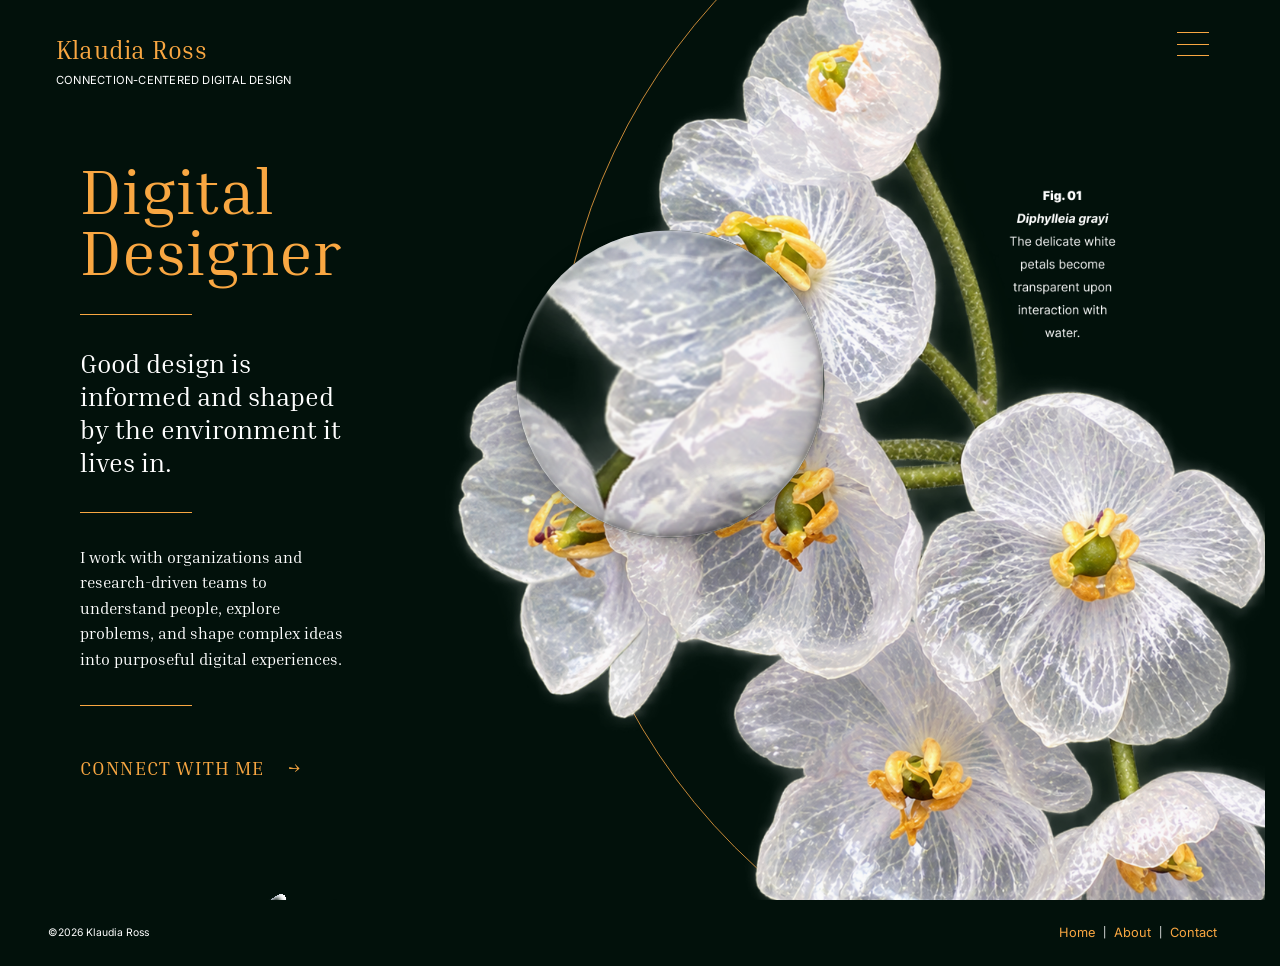
==== index.html @ 7b441c24 "About and Approach done" ====
<!DOCTYPE html>
<html lang="en">

<head>
    <meta charset="UTF-8">
    <meta name="viewport" content="width=device-width, initial-scale=1.0">

    <title>Klaudia Ross — Digital Designer</title>

    <meta
        name="description"
        content="Klaudia Ross is a digital designer working with organizations and research-driven teams to understand people, explore problems, and shape complex ideas into purposeful digital experiences."
    >

    <!-- Styles -->
    <link rel="stylesheet" href="src/SCSS/style.css">

    <!-- JavaScript -->
    <script type="module" src="src/js/main.js"></script>

    <!-- Fonts -->

    <!-- Inter -->
    <link rel="preconnect" href="https://fonts.googleapis.com">
    <link rel="preconnect" href="https://fonts.gstatic.com" crossorigin>
    <link
        href="https://fonts.googleapis.com/css2?family=Inter:ital,opsz,wght@0,14..32,100..900;1,14..32,100..900&display=swap"
        rel="stylesheet"
    >

    <!-- Inria Serif -->
    <link rel="preconnect" href="https://fonts.googleapis.com">
    <link rel="preconnect" href="https://fonts.gstatic.com" crossorigin>
    <link
        href="https://fonts.googleapis.com/css2?family=Inria+Serif:ital,wght@0,300;0,400;0,700;1,300;1,400;1,700&display=swap"
        rel="stylesheet"
    >

    <!-- Cormorant Garamond -->
    <link rel="preconnect" href="https://fonts.googleapis.com">
    <link rel="preconnect" href="https://fonts.gstatic.com" crossorigin>
    <link
        href="https://fonts.googleapis.com/css2?family=Cormorant+Garamond:ital,wght@0,300..700;1,300..700&display=swap"
        rel="stylesheet"
    >


</head>


<body>

    <div class="page-surface">

    <!-- =========================================
         SITE HEADER
         ========================================= -->

    <header class="site-header">

        <div class="logo">

            <a href="index.html" class="logo_link">

                <p class="logo_title">
                    Klaudia Ross
                </p>

                <p class="logo_philosophy">
                    Connection-Centered Digital Design
                </p>

            </a>

        </div>


        <nav class="site-nav" aria-label="Main navigation">
            <button
                class="menu_toggle"
                type="button"
                aria-label="Open menu"
                aria-controls="main-menu"
                aria-expanded="false"
            >
                <span></span>
                <span></span>
                <span></span>
            </button>

            <div class="menu" id="main-menu" hidden>
                <a href="index.html">Home</a>

                <button
                    class="projects-toggle"
                    type="button"
                    aria-controls="project-links"
                    aria-expanded="false"
                >
                    Projects
                </button>

                <div class="project_links" id="project-links">
                    <a href="Projects/kystnaer.html">Kystnær</a>
                    <a href="Projects/geografisk-have.html">Geografisk Have</a>
                    <a href="Projects/carol-christina.html">Carol Christina</a>
                    <span>CoTinker Lab</span>
                </div>

                <a href="about.html">About &amp; Approach</a>
                <a href="mailto:krossofcanada@gmail.com">Connect</a>
            </div>
        </nav>

    </header>



    <!-- =========================================
         SPATIAL SCENE
         ========================================= -->

    <main class="scene">


        <!-- =====================================
             BACKGROUND / ENVIRONMENT
             ===================================== -->

        <div class="scene_background" aria-hidden="true"></div>


        <!-- =====================================
             ORBITAL / CIRCULAR ELEMENTS
             ===================================== -->

        <div class="scene_circles" aria-hidden="true">

            <img src="img/Main/Halo.svg" alt="">

        </div>



        <!-- =====================================
             HERO CONTENT
             ===================================== -->

        <section class="hero" aria-labelledby="hero-title">


            <div class="hero_content">

                <h1 id="hero-title">
                    Digital Designer
                </h1>


                <div class="hero_rule" aria-hidden="true"></div>


                <p class="hero_philosophy">
                    Good design is informed and shaped by the environment it lives in.
                </p>


                <div class="hero_rule" aria-hidden="true"></div>


                <p class="hero_target">
                    I work with organizations and research-driven teams to understand
                    people, explore problems, and shape complex ideas into purposeful
                    digital experiences.
                </p>


                <div class="hero_rule" aria-hidden="true"></div>


                <a
                    class="hero_cta"
                    href="mailto:krossofcanada@gmail.com"
                >
                    Connect with me
                    <span aria-hidden="true">→</span>
                </a>

            </div>



            <!-- =================================
                 FLOWER OBJECT
                 ================================= -->

            <figure class="flower">

                <img
                    src="img/Main/Flower.png"
                    alt="Diphylleia grayi skeleton flowers"
                >

            </figure>

        </section>



        <!-- =====================================
             NOTEBOOK / PROJECT OBJECT
             ===================================== -->

        <section
            class="book"
            aria-label="Projects and about"
        >


            <!-- Physical notebook -->

            <img
                class="book_image"
                src="img/Main/Notebook.png"
                alt=""
                aria-hidden="true"
            >



            <!-- =================================
                 LEFT PAGE
                 ================================= -->

            <div class="book_page book_page-left">

                <h2>
                    Projects
                </h2>


                <div class="page_rule" aria-hidden="true"></div>


                <ul class="project-list">


                    <li class="project-list__item">

                        <a href="Projects/kystnaer.html">
                            Kystnær
                            <span aria-hidden="true">→</span>
                        </a>

                        <p>
                            <em>A research-led product repositioning</em>
                        </p>

                    </li>


                    <li class="project-list__item">

                        <a href="Projects/geografisk-have.html">
                            Geografisk Have
                            <span aria-hidden="true">→</span>
                        </a>

                        <p>
                            <em>A shared identity for many audiences</em>
                        </p>

                    </li>


                    <li class="project-list__item">

                        <a href="Projects/carol-christina.html">
                            Carol Christina
                            <span aria-hidden="true">→</span>
                        </a>

                        <p>
                            <em>Creating trust on a website</em>
                        </p>

                    </li>


                    <!-- Upcoming project -->

                    <li class="project-list__item project-list__item--upcoming">

                        <span class="upcoming-label">
                            Upcoming
                        </span>

                        <p class="project-title">
                            CoTinker Lab
                        </p>

                        <p>
                            <em>Participatory Design in education</em>
                        </p>

                    </li>

                </ul>

            </div>

            <!-- Decorative water droplet -->

            <img
                class="water-drop water-drop--one"
                src="img/Main/Droplet1.svg"
                alt=""
                aria-hidden="true"
            >



            <!-- =================================
                 RIGHT PAGE
                 ================================= -->

            <div class="book_page book_page-right">

                <h2>
                    About &amp;<br>
                    Approach
                </h2>

                <img
                class="water-drop water-drop--two"
                src="img/Main/Droplet2.svg"
                alt=""
                aria-hidden="true"
                >

                <div class="page_rule" aria-hidden="true"></div>


                <p class="my_traits">

                    Curious by nature<br>

                    Analytical by training<br>

                    Creative by choice

                </p>


                <div class="page_rule" aria-hidden="true"></div>

                <a
                    class="about_link"
                    href="about.html"
                >
                    My approach and background
                    <span aria-hidden="true">→</span>
                </a>

            </div>

        </section>


        <!-- ============================================
             ORBITAL / CIRCULAR ELEMENTS AT BOTTOM
             ============================================ -->

        <div class="scene_bottom_circles" aria-hidden="true">

            <img src="img/Main/LowerHalo.svg" alt="">

        </div>

    </main>



    <!-- =========================================
         FOOTER
         ========================================= -->

    <footer class="site-footer">

        <p>
            ©2026 Klaudia Ross
        </p>


        <nav aria-label="Footer navigation">

            <a href="index.html">
                Home
            </a>

            <span aria-hidden="true">|</span>

            <a href="about.html">
                About
            </a>

            <span aria-hidden="true">|</span>

            <a href="mailto:krossofcanada@gmail.com">
                Contact
            </a>

        </nav>

    </footer>

        <div class="magnifier" aria-hidden="true">

            <div class="magnifier_lens"></div>

            <img
                class="magnifier_visual"
                src="img/Main/MagnifyingGlass.svg"
                alt=""
            >

        </div>

    </div>

</body>

</html>
---- src/SCSS/style.css ----
* {
  box-sizing: border-box;
  margin: 0;
  padding: 0;
}

html {
  font-size: 100%;
  scrollbar-gutter: stable;
}

body {
  background-color: #02110B;
  color: #ffffff;
  font-family: "Inria Serif", serif;
  line-height: 1.5;
}

img {
  display: block;
  max-width: 100%;
}

a {
  color: inherit;
  text-decoration: none;
}

button {
  font: inherit;
}

.site-header {
  position: absolute;
  top: 0;
  left: 0;
  width: 100%;
  z-index: 100;
  display: flex;
  justify-content: space-between;
  align-items: flex-start;
  padding-top: clamp(1rem, 8vw, 2rem);
  padding-right: clamp(1rem, 6vw, 3.5rem);
  padding-left: clamp(1rem, 8vw, 3.5rem);
  background: transparent;
}

.logo_link {
  display: flex;
  flex-direction: column;
}

.logo_title {
  font-family: "Inria Serif", serif;
  color: #F9A742;
  font-size: clamp(1rem, 2vw, 1.55rem);
  font-weight: 500;
  letter-spacing: 0.01em;
}

.logo_philosophy {
  margin-top: 0.15rem;
  width: clamp(8rem, 24vw, 20rem);
  font-family: "Inter", sans-serif;
  font-size: clamp(0.4rem, 1.2vw, 0.7rem);
  font-weight: 400;
  letter-spacing: 0.02em;
  text-transform: uppercase;
}

.menu_toggle {
  position: relative;
  z-index: 2;
  display: flex;
  flex-direction: column;
  justify-content: space-between;
  width: 2rem;
  height: 1.5rem;
  padding: 0;
  border: 0;
  background: transparent;
  cursor: pointer;
}

.menu_toggle span {
  display: block;
  width: 100%;
  height: 1px;
  background-color: #F9A742;
  transition: transform 0.3s ease, opacity 0.3s ease;
}

.menu_toggle[aria-expanded=true] {
  position: fixed;
  top: clamp(1rem, 8vw, 2rem);
  right: clamp(1rem, 6vw, 3.5rem);
  width: 2.5rem;
  height: 2.5rem;
}

.menu_toggle[aria-expanded=true] span {
  position: absolute;
  top: 50%;
  left: 0;
}

.menu_toggle[aria-expanded=true] span:first-child {
  transform: rotate(45deg);
}

.menu_toggle[aria-expanded=true] span:nth-child(2) {
  opacity: 0;
}

.menu_toggle[aria-expanded=true] span:last-child {
  transform: rotate(-45deg);
}

.menu[hidden],
.project_links[hidden] {
  display: none;
}

.menu {
  position: absolute;
  top: 5.5rem;
  right: 0;
  z-index: 1;
  display: flex;
  flex-direction: column;
  align-items: flex-start;
  gap: 1.25rem;
  width: min(21rem, 100vw - 2rem);
  max-height: calc(100dvh - 6.5rem);
  padding: 2rem 2rem 3rem;
  overflow-y: auto;
  border-radius: 1.5rem;
  background-color: rgba(7, 23, 17, 0.94);
  animation: menu-slide-in 500ms ease-out both;
}

@keyframes menu-slide-in {
  from {
    opacity: 0;
    transform: translateY(-0.75rem);
  }
  to {
    opacity: 1;
    transform: translateY(0);
  }
}
@media (prefers-reduced-motion: reduce) {
  .menu {
    animation: none;
  }
}
.menu > a,
.projects-toggle {
  color: #F9A742;
  font-family: "Inter", sans-serif;
  font-size: 1.2rem;
  font-weight: 400;
  line-height: 1.1;
  letter-spacing: 0;
}

.projects-toggle {
  padding: 0;
  border: 0;
  background: none;
  text-align: left;
  cursor: pointer;
}

.menu a:hover,
.projects-toggle:hover {
  opacity: 0.6;
}

.projects-toggle::before,
.menu > a:not(:first-child)::before {
  content: "";
  display: block;
  width: clamp(7rem, 20vw, 13rem);
  height: 1px;
  margin-bottom: clamp(1.5rem, 3vh, 2.5rem);
  background-color: #ffffff;
}

.project_links {
  display: flex;
  flex-direction: column;
  align-items: flex-start;
  gap: clamp(1.25rem, 3vh, 2.5rem);
  padding: 0 0 clamp(1rem, 3vh, 2rem) clamp(1.5rem, 8vw, 5rem);
}

.project_links a,
.project_links span {
  color: #ffffff;
  font-family: "Inter", sans-serif;
  font-size: 1.1re;
  line-height: 1.2;
}

@media (max-width: 890px) {
  .menu {
    padding-top: 7rem;
  }
}
.scene {
  position: relative;
  min-height: 100vh;
  overflow: hidden;
}

.scene_circles {
  position: absolute;
  width: clamp(15rem, 58vw, 58rem);
  top: -5rem;
  right: -2rem;
  z-index: 1;
  pointer-events: none;
}

.scene_circles img {
  width: 100%;
  height: auto;
}

.hero {
  position: relative;
  height: auto;
  min-height: 42rem;
  padding-top: 10rem;
  padding-bottom: 4rem;
  padding-left: clamp(1rem, 8vw, 5rem);
  display: flex;
  align-items: flex-start;
  justify-content: flex-start;
}

@media (min-width: 891px) and (max-height: 700px) {
  .hero {
    height: 48rem;
  }
}
.hero_content {
  width: min(90%, 42rem);
  text-align: left;
}

.hero h1 {
  font-family: "Inria Serif", serif;
  color: #F9A742;
  width: clamp(2rem, 26vw, 42rem);
  font-size: clamp(2rem, 5vw, 7rem);
  font-weight: 400;
  line-height: 0.95;
  letter-spacing: 0;
}

.hero_philosophy {
  margin: 0;
  width: clamp(13rem, 26vw, 17rem);
  font-family: "Inria Serif", serif;
  font-size: clamp(1.25rem, 2vw, 1.75rem);
  font-weight: 400;
  line-height: 1.3;
}

.hero_target {
  max-width: 17rem;
  margin: 0;
  font-family: "Inria Serif", serif;
  font-size: 1rem;
  line-height: 1.6;
}

.hero_rule {
  width: 7rem;
  height: 1px;
  margin: 2rem 0;
  background-color: #F9A742;
}

.hero_cta {
  display: inline-flex;
  align-items: center;
  gap: 1.5rem;
  margin-top: 1rem;
  font-family: "Inria Serif", serif;
  color: #F9A742;
  font-size: 1.2rem;
  letter-spacing: 0.06em;
  text-transform: uppercase;
  transition: gap 0.3s ease, opacity 0.3s ease;
}

.hero_cta:hover {
  gap: 0.4rem;
}

.flower {
  position: absolute;
  width: clamp(10rem, 68vw, 58rem);
  top: clamp(-5rem, -6vw, -1rem);
  right: clamp(-2rem, -2.5vw, -0.5rem);
  z-index: 4;
}

.flower img {
  width: 100%;
  height: auto;
}

.hero_caption {
  position: absolute;
  top: 30%;
  right: 10%;
  width: clamp(7rem, 12vw, 12rem);
  display: flex;
  flex-direction: column;
  margin: 0;
  font-family: "Inter", sans-serif;
  font-size: clamp(0.55rem, 0.7vw, 0.65rem);
  line-height: 1.4;
  color: #ffffff;
}

.hero_caption strong {
  font-weight: 500;
  letter-spacing: 0.05em;
}

.caption_species {
  margin-top: 0.15rem;
}

.caption_description {
  width: 100%;
  max-width: none;
  margin-top: 0.4rem;
  font-size: 0.6rem;
  line-height: 1.5;
}

@media (max-width: 830px) {
  .hero_caption {
    display: none;
  }
}
.book {
  position: relative;
  width: min(62rem, 80vw);
  margin: 3rem auto 0;
  z-index: 3;
}

.book_image {
  width: 100%;
  height: auto;
}

.book_page {
  position: absolute;
  top: 22%;
  width: 35%;
  font-family: "Cormorant Garamond", serif;
  color: #ffffff;
  text-align: center;
}

.book_page-left {
  left: 9%;
}

.book_page-right {
  right: 9%;
  margin-top: clamp(1rem, 2vh, 3rem);
}

.book_page h2 {
  font-family: "Cormorant Garamond", serif;
  color: #02110B;
  font-size: clamp(1.5rem, 3vw, 2rem);
  font-weight: 500;
  line-height: 1;
  letter-spacing: 0.18em;
}

.page_rule {
  width: clamp(2.5rem, 7vw, 5rem);
  height: 1px;
  margin: 1.75rem auto;
  background-color: #936227;
}

.project-list {
  display: flex;
  flex-direction: column;
  align-items: center;
  gap: clamp(0.5rem, 1.5vw, 1.25rem);
  margin-top: clamp(0.75rem, 1.5vw, 1.25rem);
  list-style: none;
}

.project-list__item {
  display: flex;
  flex-direction: column;
  align-items: center;
  gap: 0.15rem;
}

.project-list__item a {
  display: inline-flex;
  align-items: baseline;
  justify-content: center;
  gap: clamp(0.25rem, 0.7vw, 0.5rem);
  font-family: "Cormorant Garamond", serif;
  color: #02110B;
  font-size: clamp(1.3rem, 1.8vw, 1.5rem);
  font-weight: 600;
  transition: opacity 0.3s ease, gap 0.3s ease;
}

.project-list__item a:hover {
  opacity: 0.6;
  gap: 0.8rem;
}

.project-list__item p {
  font-family: "Inria Serif", serif;
  color: #485F2F;
  font-size: clamp(0.85rem, 1.2vw, 1rem);
  font-weight: 300;
  line-height: 1.3;
}

.upcoming-label {
  margin-top: 1rem;
  margin-bottom: 0.15rem;
  font-family: "Inter", sans-serif;
  color: #936227;
  font-size: 0.5rem;
  font-weight: 500;
  letter-spacing: 0.08em;
  text-transform: uppercase;
  opacity: 0.7;
}

.project-list__item--upcoming .project-title {
  font-family: "Cormorant Garamond", serif;
  color: #02110B;
  font-size: clamp(1.2rem, 1.8vw, 1.5rem);
  font-weight: 600;
}

.my_traits {
  margin-top: 1.5rem;
  font-family: "Cormorant Garamond", serif;
  color: #485F2F;
  font-size: 1.1rem;
  font-weight: 500;
  line-height: 1.4;
}

.about_link {
  display: inline-flex;
  align-items: baseline;
  gap: 0.4rem;
  margin-top: 1.5rem;
  font-family: "Cormorant Garamond", serif;
  color: #02110B;
  font-size: clamp(1.2rem, 4vw, 1.3rem);
  font-weight: 600;
  transition: opacity 0.3s ease, gap 0.3s ease;
}

.about_link:hover {
  opacity: 0.6;
  gap: 0.7rem;
}

.water-drop {
  position: absolute;
  z-index: 4;
}

.water-drop--one {
  width: clamp(1rem, 2.5vw, 2rem);
  left: clamp(5%, 12vw, 12%);
  top: 78%;
}

.water-drop--two {
  width: clamp(1.75rem, 4vw, 2.5rem);
  right: clamp(15%, 52vw, 2%);
  top: 18%;
}

@media (max-width: 890px) {
  .hero {
    padding-bottom: 2rem;
  }
  .book {
    width: min(100% - 2rem, 36rem);
    margin: 3rem auto 0;
    padding-block: 5rem;
    background-image: url("../../img/Projects/paper.jpg");
    background-size: cover;
    background-position: center;
    background-repeat: no-repeat;
  }
  .book_image {
    display: none;
  }
  .book_page {
    position: static;
    width: 100%;
  }
  .book_page-left {
    padding-inline: clamp(1.5rem, 6vw, 3rem);
  }
  .book_page-right {
    width: calc(100% - 4rem);
    margin: 5rem auto 0;
    padding-top: 3rem;
    border-top: 1px solid #936227;
  }
}
.scene_bottom_circles {
  position: absolute;
  width: clamp(18rem, 38vw, 38rem);
  left: -3rem;
  top: 75rem;
  z-index: 1;
  pointer-events: none;
}

.scene_bottom_circles img {
  width: 100%;
  height: auto;
}

.site-footer {
  display: flex;
  justify-content: space-between;
  align-items: center;
  padding: 1.5rem 3rem;
  font-family: "Inter", sans-serif;
  font-size: 0.65rem;
  line-height: 1.4;
}

.site-footer nav {
  display: flex;
  align-items: center;
  gap: 0.5rem;
}

.site-footer a {
  transition: opacity 0.3s ease;
  color: #F9A742;
  font-size: 0.8rem;
}

.site-footer a:hover {
  opacity: 0.6;
}

@media (max-width: 890px) {
  .site-footer {
    flex-direction: column;
    gap: 1rem;
    text-align: center;
  }
  .site-footer nav {
    order: -1;
  }
}
.magnifier {
  position: absolute;
  width: clamp(5.5rem, 24vw, 20rem);
  aspect-ratio: 1;
  max-width: calc(100% - 2rem);
  left: 53%;
  top: 24rem;
  bottom: auto;
  transform: translate(-50%, -50%);
  z-index: 200;
  cursor: grab;
  -moz-user-select: none;
       user-select: none;
  touch-action: none;
  -webkit-user-select: none;
  --glass-shine: 0.65;
  border-radius: 50%;
  isolation: isolate;
  box-shadow: 0 0.8rem 1.8rem rgba(0, 0, 0, 0.24), 0 0.15rem 0.4rem rgba(0, 0, 0, 0.16);
}

@media (max-width: 750px) {
  .magnifier {
    width: clamp(5.5rem, 28vw, 9rem);
    left: 70%;
    top: 18rem;
  }
}
@media (max-width: 450px) {
  .magnifier {
    width: clamp(5.5rem, 28vw, 9rem);
    left: 70%;
    top: 14rem;
  }
}
@media (max-width: 298px) {
  .magnifier {
    left: 68%;
    top: 11rem;
  }
}
.magnifier_lens {
  position: absolute;
  inset: 0;
  border-radius: 50%;
  overflow: hidden;
  background: #02110B;
  box-shadow: none;
  isolation: isolate;
  pointer-events: none;
}

.magnifier_optics {
  position: absolute;
  inset: 0;
  z-index: 0;
  border-radius: inherit;
  overflow: hidden;
  pointer-events: none;
}

.magnified-scene {
  position: absolute;
  top: 0;
  left: 0;
  width: 100%;
  height: 100%;
  min-height: 0 !important;
  margin: 0;
  padding: 0;
  overflow: visible !important;
  transform-origin: 0 0;
  pointer-events: none;
  background-color: #02110B;
  z-index: 0;
}

.magnifier_lens::before {
  content: "";
  position: absolute;
  inset: 0;
  z-index: 1;
  border-radius: inherit;
  pointer-events: none;
  background: radial-gradient(circle closest-side at 50% 50%, transparent 62%, rgba(3, 17, 12, 0.025) 77%, rgba(3, 17, 12, 0.12) 93%, rgba(3, 17, 12, 0.22) 100%);
  box-shadow: inset 0.12rem 0.14rem 0.2rem rgba(255, 255, 255, 0.35), inset -0.15rem -0.2rem 0.35rem rgba(0, 0, 0, 0.28);
}

.magnifier_lens::after {
  content: "";
  position: absolute;
  inset: 0;
  z-index: 2;
  border-radius: inherit;
  pointer-events: none;
  opacity: var(--glass-shine);
  background: radial-gradient(ellipse 60% 42% at 28% 16%, rgba(255, 255, 255, 0.34) 0%, rgba(255, 255, 255, 0.12) 32%, transparent 68%), radial-gradient(ellipse 35% 18% at 76% 86%, rgba(221, 238, 228, 0.16), transparent 75%);
  box-shadow: inset 0 0 0 1px rgba(255, 255, 255, 0.24), inset 0 0 0.7rem rgba(237, 247, 240, 0.05);
}

.magnifier_visual {
  position: absolute;
  inset: 0;
  width: 100%;
  height: 100%;
  z-index: 5;
  pointer-events: none;
}

body > .page-surface {
  position: relative;
  isolation: isolate;
  overflow: clip;
}

.magnifier::before {
  content: "";
  position: absolute;
  inset: -2px;
  z-index: 6;
  border-radius: 50%;
  pointer-events: none;
  opacity: 0;
  background: conic-gradient(transparent 0deg 310deg, rgba(255, 255, 255, 0.1) 325deg, rgba(255, 255, 255, 0.9) 342deg, transparent 360deg);
  -webkit-mask: radial-gradient(farthest-side, transparent calc(100% - 4px), #000 calc(100% - 2px));
  mask: radial-gradient(farthest-side, transparent calc(100% - 4px), #000 calc(100% - 2px));
}

.magnifier::after {
  content: "Drag to explore";
  position: absolute;
  top: calc(100% + 0.75rem);
  left: 50%;
  z-index: 6;
  width: -moz-max-content;
  width: max-content;
  max-width: 80vw;
  transform: translateX(-50%);
  pointer-events: none;
  opacity: 0;
  color: #F9A742;
  font-family: "Inter", sans-serif;
  font-size: 0.7rem;
  letter-spacing: 0.08em;
  text-transform: uppercase;
  padding: 0.3rem 0.6rem;
  border-radius: 2rem;
  background: rgba(2, 17, 11, 0.95);
}

.magnifier--hint::before {
  animation: rim-glint 1.4s ease-in-out forwards;
}

.magnifier--hint::after {
  animation: drag-label 3.8s ease-in-out forwards;
}

@keyframes rim-glint {
  0%, 100% {
    opacity: 0;
    transform: rotate(-120deg);
  }
  20%, 75% {
    opacity: 1;
  }
  100% {
    transform: rotate(240deg);
  }
}
@keyframes drag-label {
  0%, 100% {
    opacity: 0;
  }
  18%, 72% {
    opacity: 0.8;
  }
}
body.menu-open .magnifier {
  visibility: hidden;
}

.about-page .page-surface {
  min-height: 100vh;
}
.about-page .about-main {
  width: min(100%, 90rem);
  margin-inline: auto;
  padding: clamp(9rem, 14vw, 12rem) clamp(1.5rem, 8vw, 7rem) 4rem;
}
.about-page .about-intro {
  display: grid;
  grid-template-columns: minmax(0, 0.95fr) minmax(0, 1fr);
  align-items: start;
  gap: clamp(2rem, 5vw, 6rem);
}
.about-page .about-pine {
  min-width: 0;
  margin-left: calc(-1 * clamp(1.5rem, 8vw, 7rem));
  padding-top: 1.5rem;
  width: min(clamp(20rem, 52vw, 40rem), 100% + clamp(1.5rem, 8vw, 7rem));
}
.about-page .about-pine img {
  width: 100%;
  max-width: none;
  height: auto;
}
.about-page .about-intro__text h1 {
  width: -moz-fit-content;
  width: fit-content;
  max-width: 100%;
  margin-bottom: clamp(3rem, 7vw, 5rem);
  padding-bottom: 0.65rem;
  border-bottom: 1px solid #ffffff;
  color: #F9A742;
  font-size: clamp(2rem, 3.4vw, 3rem);
  font-weight: 400;
  line-height: 1.15;
}
.about-page .about-intro__text > p:not(.about-intro__thought) {
  max-width: 35rem;
  margin-bottom: 2.25rem;
  font-size: clamp(1.05rem, 1.5vw, 1.3rem);
  line-height: 1.85;
  text-align: justify;
  hyphens: auto;
}
.about-page .about-intro__thought {
  margin: clamp(2rem, 5vw, 4rem) auto 0;
  font-size: clamp(1.4rem, 2.25vw, 2rem);
  line-height: 1.45;
  text-align: center;
}
.about-page .about-foundations {
  display: grid;
  grid-template-columns: repeat(3, minmax(0, 1fr));
  gap: clamp(1.5rem, 4vw, 4rem);
  margin-top: clamp(4rem, 8vw, 7rem);
}
.about-page .about-foundation h2 {
  min-height: 2.6rem;
  padding-bottom: 0.55rem;
  border-bottom: 1px solid #ffffff;
  color: #F9A742;
  font-size: clamp(1.35rem, 2vw, 1.8rem);
  font-weight: 400;
  line-height: 1.25;
}
.about-page .about-foundation p {
  padding-top: 0.8rem;
  font-size: clamp(1.05rem, 1.5vw, 1.3rem);
  line-height: 1.85;
}
.about-page .about-approach {
  display: grid;
  grid-template-columns: minmax(0, 1fr) minmax(16rem, 0.8fr);
  -moz-column-gap: clamp(2rem, 8vw, 9rem);
       column-gap: clamp(2rem, 8vw, 9rem);
  margin-top: clamp(4rem, 8vw, 8rem);
}
.about-page .about-approach__copy {
  min-width: 0;
}
.about-page .about-approach__lead,
.about-page .about-approach__copy > p:last-child,
.about-page .about-approach__closing {
  font-size: clamp(1.05rem, 1.5vw, 1.3rem);
  line-height: 1.85;
}
.about-page .about-approach__lead {
  margin-bottom: clamp(4rem, 7vw, 6rem);
}
.about-page .about-approach h2 {
  width: -moz-fit-content;
  width: fit-content;
  max-width: 100%;
  margin-bottom: 1rem;
  padding-bottom: 0.75rem;
  border-bottom: 1px solid #ffffff;
  color: #F9A742;
  font-size: clamp(1.5rem, 2.3vw, 2rem);
  font-weight: 400;
  line-height: 1.25;
}
.about-page .about-statue {
  position: relative;
  align-self: center;
  display: grid;
  place-items: center;
  width: min(clamp(18rem, 36vw, 29rem), 100%);
  justify-self: end;
}
.about-page .about-statue img {
  position: relative;
  z-index: 1;
  display: block;
  width: 100%;
  height: auto;
}
.about-page .about-approach__closing {
  grid-column: 1/-1;
  margin-top: clamp(2rem, 4vw, 4rem);
}
.about-page .site-footer {
  position: relative;
}

@media (min-width: 1100px) {
  .about-page .about-main {
    --about-edge: calc(max(0px, (100vw - 90rem) / 2) + clamp(1.5rem, 8vw, 7rem));
  }
  .about-page .about-pine {
    width: min(clamp(36rem, 57vw, 68rem), 100% + var(--about-edge) + 2rem);
    margin-left: calc(-1 * var(--about-edge) - 2rem);
  }
  .about-page .about-statue {
    width: min(clamp(29rem, 42vw, 44rem), 100% + var(--about-edge) + 2rem);
    margin-right: calc(-1 * var(--about-edge) - 2rem);
  }
}
@media (min-width: 801px) and (max-width: 1099px) {
  .about-page .about-pine {
    position: relative;
    align-self: stretch;
    width: 100%;
    margin-left: 0;
    padding-top: 0;
  }
  .about-page .about-pine img {
    position: absolute;
    top: 0;
    right: 0;
    width: auto;
    height: 100%;
    max-width: none;
  }
}
@media (max-width: 800px) {
  .about-page .about-main {
    padding-top: 9rem;
  }
  .about-page .about-intro {
    grid-template-columns: 1fr;
    gap: 2.5rem;
  }
  .about-page .about-intro__text {
    grid-row: 1;
  }
  .about-page .about-intro__text h1 {
    margin-bottom: 2rem;
  }
  .about-page .about-pine {
    grid-row: 2;
    width: min(100%, 32rem);
    margin-inline: auto;
    padding-top: 0;
  }
  .about-page .about-foundations {
    grid-template-columns: 1fr;
    gap: 2rem;
  }
  .about-page .about-foundation h2 {
    min-height: 0;
  }
  .about-page .about-approach {
    grid-template-columns: 1fr;
  }
  .about-page .about-statue {
    justify-self: center;
    margin-top: 3rem;
  }
  .about-page .about-approach__closing {
    margin-top: 2rem;
  }
}
@media (max-width: 480px) {
  .about-page .about-main {
    padding-top: 8rem;
    padding-bottom: 2rem;
  }
  .about-page .about-intro__text h1 {
    font-size: 1.9rem;
  }
  .about-page .about-intro__thought {
    font-size: 1.4rem;
  }
}
@media (min-width: 801px) {
  .about-page .about-main {
    --about-edge: calc(
        max(0px, (100vw - 90rem) / 2) +
        clamp(1.5rem, 8vw, 7rem)
    );
  }
  .about-page .about-statue {
    width: min(clamp(26rem, 44vw, 44rem), 100% + var(--about-edge) + 8vw);
    margin-right: calc(-1 * (var(--about-edge) + 8vw));
  }
}
.about-page .site-header {
  z-index: 300;
}

@media (min-width: 801px) {
  .about-page .magnifier {
    left: 38.2%;
    top: 38.2vh;
    right: auto;
    bottom: auto;
    width: clamp(7rem, 18vw, 15rem);
    transform: translate(-50%, -50%);
  }
}
@media (max-width: 800px) {
  .about-page .magnifier {
    left: auto;
    right: 20%;
    top: 20px;
    bottom: auto;
    width: clamp(6rem, 24vw, 9rem);
    transform: none;
  }
}/*# sourceMappingURL=style.css.map */
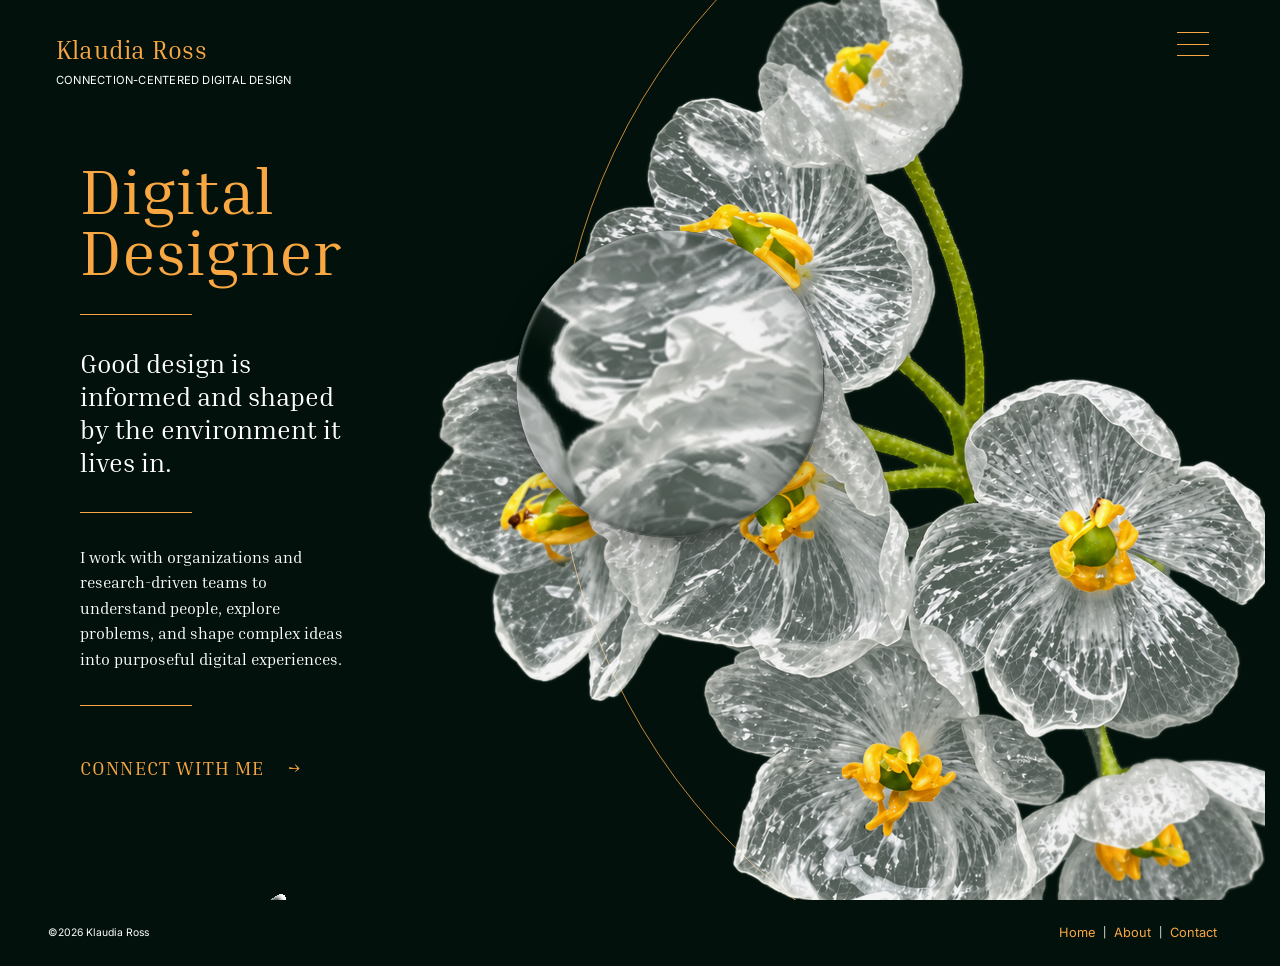
==== commit ef0c855a: "variables moved into _variables.scss and adjestments to front page flower in the making through Astr" ====
--- a/index.html
+++ b/index.html
@@ -14,6 +14,7 @@
 
     <!-- Styles -->
     <link rel="stylesheet" href="src/SCSS/style.css">
+    <link rel="stylesheet" href="src/SCSS/projects.css">
 
     <!-- JavaScript -->
     <script type="module" src="src/js/main.js"></script>
--- a/src/SCSS/style.css
+++ b/src/SCSS/style.css
@@ -199,7 +199,7 @@
 .project_links span {
   color: #ffffff;
   font-family: "Inter", sans-serif;
-  font-size: 1.1re;
+  font-size: 1.1rem;
   line-height: 1.2;
 }
 
--- a/src/SCSS/projects.css
+++ b/src/SCSS/projects.css
@@ -0,0 +1,225 @@
+
+.project-page {
+    margin: 0;
+    background: #02110b;
+}
+
+.project-page__main {
+    padding: clamp(0.75rem, 3vw, 3rem);
+}
+
+.showcase,
+.showcase *,
+.project-dialog,
+.project-dialog * {
+    box-sizing: border-box;
+}
+
+.showcase {
+    --showcase-ink: #25271f;
+    --showcase-green: #4e6439;
+    --showcase-rule: #af7d45;
+    position: relative;
+    isolation: isolate;
+    overflow: hidden;
+    width: 100%;
+    max-width: 68rem;
+    margin: 0 auto;
+    padding: clamp(4.5rem, 10vw, 11rem) clamp(1.5rem, 7vw, 7.5rem) clamp(2rem, 5vw, 5rem);
+    color: var(--showcase-ink);
+    background: #f6f3eb url("../../img/Projects/paper.jpg") center top / cover;
+    box-shadow: 0 1.5rem 5rem rgb(0 0 0 / 30%);
+    font-family: "Inria Serif", Georgia, serif;
+    font-size: clamp(1rem, 1.6vw, 1.3rem);
+    font-weight: 400;
+    line-height: 1.6;
+    text-align: left;
+    overflow-wrap: break-word;
+}
+
+.showcase p,
+.showcase figure,
+.showcase h1,
+.showcase h2,
+.showcase dl,
+.showcase dd {
+    margin: 0;
+}
+
+.showcase p + p { margin-top: 1.5em; }
+.showcase img { display: block; width: 100%; max-width: 100%; height: auto; }
+.showcase a { color: inherit; text-decoration: none; }
+.showcase a:hover { text-decoration: underline; text-underline-offset: 0.25em; }
+
+.showcase a:focus-visible,
+.project-dialog button:focus-visible {
+    outline: 2px solid var(--showcase-green, #4e6439);
+    outline-offset: 5px;
+}
+
+.showcase__back {
+    position: absolute;
+    top: 1.5rem;
+    left: clamp(1.5rem, 7vw, 7.5rem);
+    z-index: 2;
+    font: 0.8rem "Inter", sans-serif;
+}
+
+.showcase .showcase__brand {
+    position: absolute;
+    z-index: -1;
+    top: -4%;
+    right: -8%;
+    width: 35%;
+    opacity: 0.18;
+    pointer-events: none;
+}
+
+.showcase__title {
+    color: var(--showcase-green);
+    font-size: clamp(1.7rem, 3vw, 2.4rem);
+    font-weight: 700;
+    letter-spacing: 0.3em;
+    line-height: 1.3;
+    text-transform: uppercase;
+}
+
+.showcase__title::after,
+.showcase__subtitle::after,
+.showcase h2::after {
+    content: "";
+    display: block;
+    width: 8.5rem;
+    max-width: 100%;
+    height: 1px;
+    margin-block: 1.35rem;
+    background: var(--showcase-rule);
+}
+
+.showcase__subtitle { font-size: clamp(1.25rem, 2.3vw, 1.9rem); }
+.showcase__subtitle::after { opacity: 0.55; }
+
+.showcase__overview {
+    display: grid;
+    grid-template-columns: 0.8fr 1.4fr 1.2fr;
+    gap: clamp(1rem, 2.8vw, 2.5rem);
+    align-items: center;
+    margin-top: 2.5rem;
+}
+
+.showcase__overview > *,
+.showcase__split > *,
+.showcase__build > * { min-width: 0; }
+.showcase__question { font-style: italic; font-size: 0.98em; }
+.showcase .showcase__context { margin-top: 2rem; font-size: 0.72em; line-height: 1.8; }
+.showcase__intro-image img { aspect-ratio: 1.1; object-fit: cover; }
+
+.showcase h2 {
+    color: var(--showcase-green);
+    font-size: clamp(1.6rem, 2.8vw, 2.3rem);
+    font-weight: 400;
+    line-height: 1.25;
+}
+
+.showcase__contribution h2 { font-size: clamp(1.05rem, 1.7vw, 1.4rem); }
+.showcase__contribution h2::after { width: 4.5rem; margin-block: 1rem; }
+.showcase__contribution ul { margin: 0; padding-left: 1em; font-size: 0.72em; line-height: 1.8; }
+.showcase__contribution li + li { margin-top: 0.4em; }
+.showcase__section { margin-top: clamp(3rem, 6vw, 6rem); }
+.showcase__emphasis { color: var(--showcase-green); font-variant: small-caps; font-weight: 700; }
+
+.showcase__discovery { position: relative; padding-right: 29%; }
+.showcase .showcase__botanical {
+    position: absolute;
+    top: -2.5rem;
+    right: calc(-1 * clamp(1.5rem, 7vw, 7.5rem));
+    width: 34%;
+    max-width: none;
+    pointer-events: none;
+}
+
+.showcase__split {
+    display: grid;
+    grid-template-columns: 0.9fr 1.15fr;
+    align-items: center;
+    gap: clamp(2rem, 10vw, 8rem);
+}
+
+.showcase__build {
+    display: grid;
+    grid-template-columns: 1.8fr 1fr;
+    align-items: center;
+    gap: clamp(2rem, 5vw, 4rem);
+}
+
+.showcase__build dt { margin-top: 1.7rem; font-size: 0.82em; text-transform: uppercase; }
+.showcase__build dt:first-child { margin-top: 0; }
+.showcase .showcase__reflection {
+    max-width: 45rem;
+    margin: clamp(4rem, 10vw, 9rem) auto;
+    color: #98632c;
+    font-family: "Cormorant Garamond", Georgia, serif;
+    font-size: clamp(1.3rem, 2.3vw, 1.85rem);
+    line-height: 1.35;
+    text-align: center;
+}
+
+.showcase__pagination { display: flex; flex-wrap: wrap; justify-content: flex-end; gap: 1.5rem; }
+.showcase__pagination a { display: inline-flex; align-items: center; gap: 1rem; font: 0.8rem "Inter", sans-serif; letter-spacing: 0.15em; text-transform: uppercase; }
+.showcase__pagination a + a { border-left: 1px solid currentColor; padding-left: 1.5rem; }
+.showcase__sr-only { position: absolute; width: 1px; height: 1px; padding: 0; overflow: hidden; clip-path: inset(50%); white-space: nowrap; }
+
+.project-dialog {
+    position: fixed;
+    inset: 0;
+    width: 100%;
+    max-width: none;
+    height: 100%;
+    height: 100dvh;
+    max-height: none;
+    margin: 0;
+    padding: clamp(0.75rem, 3vw, 3rem);
+    border: 0;
+    background: transparent;
+    color: #25271f;
+    overflow-y: auto;
+    overscroll-behavior: contain;
+}
+
+.project-dialog::backdrop { background: rgb(1 10 6 / 72%); backdrop-filter: blur(3px); }
+.project-dialog__paper { position: relative; width: min(100%, 68rem); min-height: 12rem; margin: 0 auto; background: #f6f3eb url("../../img/Projects/paper.jpg") center top / cover; box-shadow: 0 1.5rem 5rem rgb(0 0 0 / 30%); }
+.project-dialog[open] .project-dialog__paper { animation: project-arrive 240ms ease-out; }
+.project-dialog .showcase { box-shadow: none; }
+.project-dialog .showcase__back { display: none; }
+.project-dialog__toolbar { position: sticky; top: 0; z-index: 2; display: flex; justify-content: flex-end; height: 0; padding-right: 0.65rem; pointer-events: none; }
+.project-dialog__close { flex: 0 0 2.75rem; height: 2.75rem; margin-top: 0.65rem; border: 0; border-radius: 50%; background: #f6f3eb; color: #25271f; font: 1.65rem/1 Arial, sans-serif; cursor: pointer; pointer-events: auto; box-shadow: 0 2px 10px rgb(0 0 0 / 8%); }
+.project-dialog__status { margin: 0; padding: 5rem 2rem; font: 1.15rem "Inria Serif", Georgia, serif; text-align: center; }
+.project-dialog__status[hidden] { display: none; }
+@keyframes project-arrive { from { opacity: 0; transform: translateY(1.2rem); } to { opacity: 1; transform: translateY(0); } }
+
+@media (max-width: 800px) {
+    .showcase__overview { grid-template-columns: 0.85fr 1.15fr; }
+    .showcase__contribution { grid-column: 1 / -1; }
+    .showcase__contribution ul { font-size: 0.9em; }
+    .showcase__context { font-size: 0.8em; }
+    .showcase__split { gap: 2rem; }
+    .showcase__build { grid-template-columns: 1.4fr 1fr; gap: 1.5rem; }
+}
+
+@media (max-width: 540px) {
+    .showcase__overview, .showcase__split, .showcase__build { grid-template-columns: 1fr; }
+    .showcase__contribution { grid-column: auto; }
+    .showcase__question { max-width: 28ch; }
+    .showcase .showcase__context { margin-top: 1rem; font-size: 0.85em; }
+    .showcase__intro-image { max-width: 24rem; }
+    .showcase__discovery { padding-right: 0; }
+    .showcase .showcase__botanical { position: relative; top: auto; right: auto; width: 45%; max-height: 15rem; object-fit: contain; margin: 1.5rem 0 0 auto; }
+    .showcase__build > figure { grid-row: 2; }
+    .showcase__pagination { justify-content: center; gap: 1rem; }
+    .showcase__pagination a { gap: 0.4rem; font-size: 0.7rem; }
+    .showcase__pagination a + a { padding-left: 1rem; }
+}
+
+@media (prefers-reduced-motion: reduce) {
+    .project-dialog[open] .project-dialog__paper { animation: none; }
+}
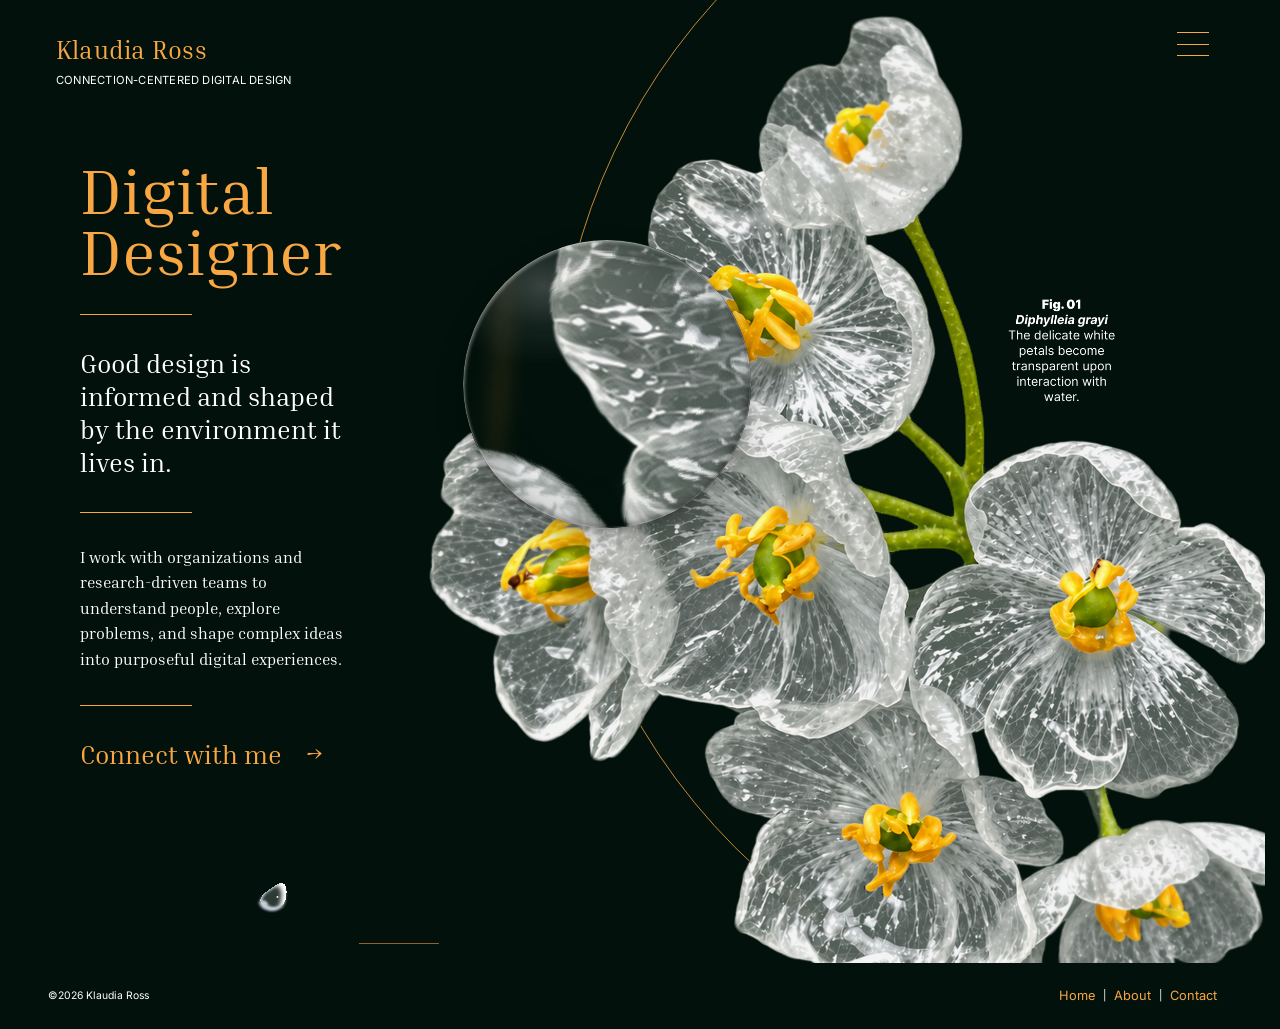
==== commit 04e9a72f: "Round 1 of adjustments and in-line comments for index and about pages" ====
--- a/index.html
+++ b/index.html
@@ -1,433 +1,449 @@
 <!DOCTYPE html>
 <html lang="en">
 
-<head>
-    <meta charset="UTF-8">
-    <meta name="viewport" content="width=device-width, initial-scale=1.0">
-
-    <title>Klaudia Ross — Digital Designer</title>
-
-    <meta
-        name="description"
-        content="Klaudia Ross is a digital designer working with organizations and research-driven teams to understand people, explore problems, and shape complex ideas into purposeful digital experiences."
-    >
-
-    <!-- Styles -->
-    <link rel="stylesheet" href="src/SCSS/style.css">
-    <link rel="stylesheet" href="src/SCSS/projects.css">
-
-    <!-- JavaScript -->
-    <script type="module" src="src/js/main.js"></script>
-
-    <!-- Fonts -->
-
-    <!-- Inter -->
-    <link rel="preconnect" href="https://fonts.googleapis.com">
-    <link rel="preconnect" href="https://fonts.gstatic.com" crossorigin>
-    <link
-        href="https://fonts.googleapis.com/css2?family=Inter:ital,opsz,wght@0,14..32,100..900;1,14..32,100..900&display=swap"
-        rel="stylesheet"
-    >
-
-    <!-- Inria Serif -->
-    <link rel="preconnect" href="https://fonts.googleapis.com">
-    <link rel="preconnect" href="https://fonts.gstatic.com" crossorigin>
-    <link
-        href="https://fonts.googleapis.com/css2?family=Inria+Serif:ital,wght@0,300;0,400;0,700;1,300;1,400;1,700&display=swap"
-        rel="stylesheet"
-    >
-
-    <!-- Cormorant Garamond -->
-    <link rel="preconnect" href="https://fonts.googleapis.com">
-    <link rel="preconnect" href="https://fonts.gstatic.com" crossorigin>
-    <link
-        href="https://fonts.googleapis.com/css2?family=Cormorant+Garamond:ital,wght@0,300..700;1,300..700&display=swap"
-        rel="stylesheet"
-    >
-
-
-</head>
-
-
-<body>
-
-    <div class="page-surface">
-
-    <!-- =========================================
-         SITE HEADER
-         ========================================= -->
-
-    <header class="site-header">
-
-        <div class="logo">
-
-            <a href="index.html" class="logo_link">
-
-                <p class="logo_title">
-                    Klaudia Ross
-                </p>
-
-                <p class="logo_philosophy">
-                    Connection-Centered Digital Design
-                </p>
-
-            </a>
-
-        </div>
-
-
-        <nav class="site-nav" aria-label="Main navigation">
-            <button
-                class="menu_toggle"
-                type="button"
-                aria-label="Open menu"
-                aria-controls="main-menu"
-                aria-expanded="false"
-            >
-                <span></span>
-                <span></span>
-                <span></span>
-            </button>
-
-            <div class="menu" id="main-menu" hidden>
-                <a href="index.html">Home</a>
-
+    <head>
+        <meta charset="UTF-8">
+        <meta name="viewport" content="width=device-width, initial-scale=1.0">
+
+        <title>Klaudia Ross — Digital Designer</title>
+
+        <meta
+            name="description"
+            content="Klaudia Ross is a digital designer working with organizations and research-driven teams to understand people, explore problems, and shape complex ideas into purposeful digital experiences."
+        >
+
+        <!-- Styles -->
+        <link rel="stylesheet" href="src/SCSS/style.css">
+        <link rel="stylesheet" href="src/SCSS/projects.css">
+
+        <!-- JavaScript -->
+        <script type="module" src="src/js/main.js"></script>
+
+        <!-- Fonts -->
+
+        <!-- Inter -->
+        <link rel="preconnect" href="https://fonts.googleapis.com">
+        <link rel="preconnect" href="https://fonts.gstatic.com" crossorigin>
+        <link
+            href="https://fonts.googleapis.com/css2?family=Inter:ital,opsz,wght@0,14..32,100..900;1,14..32,100..900&display=swap"
+            rel="stylesheet"
+        >
+
+        <!-- Inria Serif -->
+        <link rel="preconnect" href="https://fonts.googleapis.com">
+        <link rel="preconnect" href="https://fonts.gstatic.com" crossorigin>
+        <link
+            href="https://fonts.googleapis.com/css2?family=Inria+Serif:ital,wght@0,300;0,400;0,700;1,300;1,400;1,700&display=swap"
+            rel="stylesheet"
+        >
+
+        <!-- Cormorant Garamond -->
+        <link rel="preconnect" href="https://fonts.googleapis.com">
+        <link rel="preconnect" href="https://fonts.gstatic.com" crossorigin>
+        <link
+            href="https://fonts.googleapis.com/css2?family=Cormorant+Garamond:ital,wght@0,300..700;1,300..700&display=swap"
+            rel="stylesheet"
+        >
+
+
+    </head>
+
+
+    <body>
+
+        <div class="page-surface">
+
+        <!-- =========================================
+            SITE HEADER
+            ========================================= -->
+
+        <header class="site-header">
+
+            <div class="logo">
+
+                <a href="index.html" class="logo_link">
+
+                    <p class="logo_title">
+                        Klaudia Ross
+                    </p>
+
+                    <p class="logo_philosophy">
+                        Connection-Centered Digital Design
+                    </p>
+
+                </a>
+
+            </div>
+
+
+            <nav class="site-nav" aria-label="Main navigation">
                 <button
-                    class="projects-toggle"
+                    class="menu_toggle"
                     type="button"
-                    aria-controls="project-links"
+                    aria-label="Open menu"
+                    aria-controls="main-menu"
                     aria-expanded="false"
                 >
-                    Projects
+                    <span></span>
+                    <span></span>
+                    <span></span>
                 </button>
 
-                <div class="project_links" id="project-links">
-                    <a href="Projects/kystnaer.html">Kystnær</a>
-                    <a href="Projects/geografisk-have.html">Geografisk Have</a>
-                    <a href="Projects/carol-christina.html">Carol Christina</a>
-                    <span>CoTinker Lab</span>
+                <div class="menu" id="main-menu" hidden>
+                    <a href="index.html">Home</a>
+
+                    <button
+                        class="projects-toggle"
+                        type="button"
+                        aria-controls="project-links"
+                        aria-expanded="false"
+                    >
+                        Projects
+                    </button>
+
+                    <div class="project_links" id="project-links">
+                        <a href="Projects/kystnaer.html">Kystnær</a>
+                        <a href="Projects/geografisk-have.html">Geografisk Have</a>
+                        <a href="Projects/carol-christina.html">Carol Christina</a>
+                    </div>
+
+                    <a href="about.html">About &amp; Approach</a>
+                    <a href="mailto:krossofcanada@gmail.com">Connect</a>
                 </div>
-
-                <a href="about.html">About &amp; Approach</a>
-                <a href="mailto:krossofcanada@gmail.com">Connect</a>
+            </nav>
+
+        </header>
+
+
+
+        <!-- =========================================
+            SPATIAL SCENE - a layered approach to web design
+            ========================================= -->
+
+        <main class="scene">
+
+
+            <!-- =====================================
+                BACKGROUND / ENVIRONMENT
+                ===================================== -->
+
+            <div class="scene_background" aria-hidden="true"></div>
+
+
+            <!-- =====================================
+                ORBITAL / CIRCULAR ELEMENTS
+                ===================================== -->
+
+            <div class="scene_circles" aria-hidden="true">
+
+                <img src="img/Main/Halo.svg" alt="">
+
             </div>
-        </nav>
-
-    </header>
-
-
-
-    <!-- =========================================
-         SPATIAL SCENE
-         ========================================= -->
-
-    <main class="scene">
-
-
-        <!-- =====================================
-             BACKGROUND / ENVIRONMENT
-             ===================================== -->
-
-        <div class="scene_background" aria-hidden="true"></div>
-
-
-        <!-- =====================================
-             ORBITAL / CIRCULAR ELEMENTS
-             ===================================== -->
-
-        <div class="scene_circles" aria-hidden="true">
-
-            <img src="img/Main/Halo.svg" alt="">
+
+
+
+            <!-- =====================================
+                HERO CONTENT
+                ===================================== -->
+
+            <section class="hero" aria-labelledby="hero-title">
+
+
+                <div class="hero_content">
+
+                    <h1 id="hero-title">
+                        Digital Designer
+                    </h1>
+
+
+                    <div class="hero_rule" aria-hidden="true"></div>
+
+
+                    <p class="hero_philosophy">
+                        Good design is informed and shaped by the environment it lives in.
+                    </p>
+
+
+                    <div class="hero_rule" aria-hidden="true"></div>
+
+
+                    <p class="hero_target">
+                        I work with organizations and research-driven teams to understand
+                        people, explore problems, and shape complex ideas into purposeful
+                        digital experiences.
+                    </p>
+
+
+                    <div class="hero_rule" aria-hidden="true"></div>
+
+
+                    <a href="mailto:krossofcanada@email.com" class="connect-link">
+                        <span class="connect-link__text">Connect with me</span>
+
+                        <span class="connect-link__icon" aria-hidden="true">
+                            <span class="connect-link__arrow">→</span>
+                            <span class="connect-link__sphere"></span>
+                        </span>
+                    </a>
+
+                </div>
+
+
+
+                <!-- =================================
+                    FLOWER OBJECT
+                    ================================= -->
+
+                <figure class="flower">
+
+                    <img
+                        src="img/Main/Flower.png"
+                        alt="Diphylleia grayi skeleton flowers"
+                    >
+
+                </figure>
+
+            </section>
+
+
+
+            <!-- =====================================
+                NOTEBOOK / PROJECT OBJECT
+                ===================================== -->
+
+            <section
+                class="book"
+                aria-label="Projects and about"
+            >
+
+
+                <!-- Physical notebook -->
+
+                <img
+                    class="book_image"
+                    src="img/Main/Notebook.png"
+                    alt=""
+                    aria-hidden="true"
+                >
+
+
+
+                <!-- =================================
+                    LEFT PAGE
+                    ================================= -->
+
+                <div class="book_page book_page-left">
+
+                    <h2>
+                        Projects
+                    </h2>
+
+
+                    <div class="page_rule" aria-hidden="true"></div>
+
+
+                    <ul class="project-list">
+
+
+                        <li class="project-list__item">
+
+                            <a href="Projects/kystnaer.html">
+                                Kystnær
+                                <span aria-hidden="true">→</span>
+                            </a>
+
+                            <p>
+                                <em>A research-led product repositioning</em>
+                            </p>
+
+                        </li>
+
+
+                        <li class="project-list__item">
+
+                            <a href="Projects/geografisk-have.html">
+                                Geografisk Have
+                                <span aria-hidden="true">→</span>
+                            </a>
+
+                            <p>
+                                <em>A shared identity for many audiences</em>
+                            </p>
+
+                        </li>
+
+
+                        <li class="project-list__item">
+
+                            <a href="Projects/carol-christina.html">
+                                Carol Christina
+                                <span aria-hidden="true">→</span>
+                            </a>
+
+                            <p>
+                                <em>Creating trust on a website</em>
+                            </p>
+
+                        </li>
+
+
+                        <!-- Upcoming project -->
+
+                        <li class="project-list__item project-list__item--upcoming">
+
+                            <span class="upcoming-label">
+                                Upcoming
+                            </span>
+
+                            <p class="project-title">
+                                CoTinker Lab
+                            </p>
+
+                            <p>
+                                <em>Participatory Design in education</em>
+                            </p>
+
+                        </li>
+
+                    </ul>
+
+                </div>
+
+                <!-- Decorative water droplet -->
+
+                <img
+                    class="water-drop water-drop--one"
+                    src="img/Main/Droplet1.svg"
+                    alt=""
+                    aria-hidden="true"
+                >
+
+
+
+                <!-- =================================
+                    RIGHT PAGE
+                    ================================= -->
+
+                <div class="book_page book_page-right">
+
+                    <h2>
+                        About &amp;<br>
+                        Approach
+                    </h2>
+
+                    <img
+                    class="water-drop water-drop--two"
+                    src="img/Main/Droplet2.svg"
+                    alt=""
+                    aria-hidden="true"
+                    >
+
+                    <div class="page_rule" aria-hidden="true"></div>
+
+
+                    <p class="my_traits">
+
+                        Curious by nature<br>
+
+                        Analytical by training<br>
+
+                        Creative by choice
+
+                    </p>
+
+
+                    <div class="page_rule" aria-hidden="true"></div>
+
+                    <a
+                        class="about_link"
+                        href="about.html"
+                    >
+                        My approach and background
+                        <span aria-hidden="true">→</span>
+                    </a>
+
+                </div>
+
+            </section>
+
+
+            <!-- ============================================
+                ORBITAL / CIRCULAR ELEMENTS AT BOTTOM
+                ============================================ -->
+
+            <div class="scene_bottom_circles" aria-hidden="true">
+
+                <img src="img/Main/LowerHalo.svg" alt="">
+
+            </div>
+
+            <!-- =========================================
+                DISCOVERIES
+                ========================================= -->
+
+            <!-- Small discoveries visible only through the magnifier -->
+            <p class="hidden-discovery hidden-discovery--one" aria-hidden="true">
+                Curiosity changes what we see.
+            </p>
+
+            <p class="hidden-discovery hidden-discovery--two" aria-hidden="true">
+                Understanding grows when we trace the connections.
+            </p>
+
+            <p class="hidden-discovery hidden-discovery--three" aria-hidden="true">
+                Imagination opens what could be.
+            </p>
+
+        </main>
+
+
+
+        <!-- =========================================
+            FOOTER
+            ========================================= -->
+
+        <footer class="site-footer">
+
+            <p>
+                ©2026 Klaudia Ross
+            </p>
+
+            <nav aria-label="Footer navigation">
+
+                <a href="index.html">
+                    Home
+                </a>
+
+                <span aria-hidden="true">|</span>
+
+                <a href="about.html">
+                    About
+                </a>
+
+                <span aria-hidden="true">|</span>
+
+                <a href="mailto:krossofcanada@gmail.com">
+                    Contact
+                </a>
+
+            </nav>
+
+        </footer>
+
+            <div class="magnifier" aria-hidden="true">
+
+                <div class="magnifier_lens"></div>
+
+                <img
+                    class="magnifier_visual"
+                    src="img/Main/MagnifyingGlass.svg"
+                    alt=""
+                >
+
+            </div>
 
         </div>
 
-
-
-        <!-- =====================================
-             HERO CONTENT
-             ===================================== -->
-
-        <section class="hero" aria-labelledby="hero-title">
-
-
-            <div class="hero_content">
-
-                <h1 id="hero-title">
-                    Digital Designer
-                </h1>
-
-
-                <div class="hero_rule" aria-hidden="true"></div>
-
-
-                <p class="hero_philosophy">
-                    Good design is informed and shaped by the environment it lives in.
-                </p>
-
-
-                <div class="hero_rule" aria-hidden="true"></div>
-
-
-                <p class="hero_target">
-                    I work with organizations and research-driven teams to understand
-                    people, explore problems, and shape complex ideas into purposeful
-                    digital experiences.
-                </p>
-
-
-                <div class="hero_rule" aria-hidden="true"></div>
-
-
-                <a
-                    class="hero_cta"
-                    href="mailto:krossofcanada@gmail.com"
-                >
-                    Connect with me
-                    <span aria-hidden="true">→</span>
-                </a>
-
-            </div>
-
-
-
-            <!-- =================================
-                 FLOWER OBJECT
-                 ================================= -->
-
-            <figure class="flower">
-
-                <img
-                    src="img/Main/Flower.png"
-                    alt="Diphylleia grayi skeleton flowers"
-                >
-
-            </figure>
-
-        </section>
-
-
-
-        <!-- =====================================
-             NOTEBOOK / PROJECT OBJECT
-             ===================================== -->
-
-        <section
-            class="book"
-            aria-label="Projects and about"
-        >
-
-
-            <!-- Physical notebook -->
-
-            <img
-                class="book_image"
-                src="img/Main/Notebook.png"
-                alt=""
-                aria-hidden="true"
-            >
-
-
-
-            <!-- =================================
-                 LEFT PAGE
-                 ================================= -->
-
-            <div class="book_page book_page-left">
-
-                <h2>
-                    Projects
-                </h2>
-
-
-                <div class="page_rule" aria-hidden="true"></div>
-
-
-                <ul class="project-list">
-
-
-                    <li class="project-list__item">
-
-                        <a href="Projects/kystnaer.html">
-                            Kystnær
-                            <span aria-hidden="true">→</span>
-                        </a>
-
-                        <p>
-                            <em>A research-led product repositioning</em>
-                        </p>
-
-                    </li>
-
-
-                    <li class="project-list__item">
-
-                        <a href="Projects/geografisk-have.html">
-                            Geografisk Have
-                            <span aria-hidden="true">→</span>
-                        </a>
-
-                        <p>
-                            <em>A shared identity for many audiences</em>
-                        </p>
-
-                    </li>
-
-
-                    <li class="project-list__item">
-
-                        <a href="Projects/carol-christina.html">
-                            Carol Christina
-                            <span aria-hidden="true">→</span>
-                        </a>
-
-                        <p>
-                            <em>Creating trust on a website</em>
-                        </p>
-
-                    </li>
-
-
-                    <!-- Upcoming project -->
-
-                    <li class="project-list__item project-list__item--upcoming">
-
-                        <span class="upcoming-label">
-                            Upcoming
-                        </span>
-
-                        <p class="project-title">
-                            CoTinker Lab
-                        </p>
-
-                        <p>
-                            <em>Participatory Design in education</em>
-                        </p>
-
-                    </li>
-
-                </ul>
-
-            </div>
-
-            <!-- Decorative water droplet -->
-
-            <img
-                class="water-drop water-drop--one"
-                src="img/Main/Droplet1.svg"
-                alt=""
-                aria-hidden="true"
-            >
-
-
-
-            <!-- =================================
-                 RIGHT PAGE
-                 ================================= -->
-
-            <div class="book_page book_page-right">
-
-                <h2>
-                    About &amp;<br>
-                    Approach
-                </h2>
-
-                <img
-                class="water-drop water-drop--two"
-                src="img/Main/Droplet2.svg"
-                alt=""
-                aria-hidden="true"
-                >
-
-                <div class="page_rule" aria-hidden="true"></div>
-
-
-                <p class="my_traits">
-
-                    Curious by nature<br>
-
-                    Analytical by training<br>
-
-                    Creative by choice
-
-                </p>
-
-
-                <div class="page_rule" aria-hidden="true"></div>
-
-                <a
-                    class="about_link"
-                    href="about.html"
-                >
-                    My approach and background
-                    <span aria-hidden="true">→</span>
-                </a>
-
-            </div>
-
-        </section>
-
-
-        <!-- ============================================
-             ORBITAL / CIRCULAR ELEMENTS AT BOTTOM
-             ============================================ -->
-
-        <div class="scene_bottom_circles" aria-hidden="true">
-
-            <img src="img/Main/LowerHalo.svg" alt="">
-
-        </div>
-
-    </main>
-
-
-
-    <!-- =========================================
-         FOOTER
-         ========================================= -->
-
-    <footer class="site-footer">
-
-        <p>
-            ©2026 Klaudia Ross
-        </p>
-
-
-        <nav aria-label="Footer navigation">
-
-            <a href="index.html">
-                Home
-            </a>
-
-            <span aria-hidden="true">|</span>
-
-            <a href="about.html">
-                About
-            </a>
-
-            <span aria-hidden="true">|</span>
-
-            <a href="mailto:krossofcanada@gmail.com">
-                Contact
-            </a>
-
-        </nav>
-
-    </footer>
-
-        <div class="magnifier" aria-hidden="true">
-
-            <div class="magnifier_lens"></div>
-
-            <img
-                class="magnifier_visual"
-                src="img/Main/MagnifyingGlass.svg"
-                alt=""
-            >
-
-        </div>
-
-    </div>
-
-</body>
+    </body>
 
 </html>
--- a/src/SCSS/style.css
+++ b/src/SCSS/style.css
@@ -1,3 +1,8 @@
+/* I wanted the way I wrote the code to reflect the way I think about design: as a set of layers that work together. In Figma, I can create a group and adjust the layers inside of it while also ordering groups in layers of their own. I tried to bring that same thinking into CSS. The main index-groups can be seen in _variables.scss.
+
+For example, I used functions such as clamp() where an element could grow or shrink smoothly with the browser window. This let me define its behaviour in one place, instead of adding several media queries to change its size in steps. When a smooth adjustment was not enough and the layout needed to change, I put the media query next to the styles it affected. Clear headings make it easier to find and understand each part of the code.
+
+I also chose breakpoints by looking at where the design actually stopped working well. That meant the layout could respond to the space available, rather than changing only at conventional desktop, tablet, or mobile widths. */
 * {
   box-sizing: border-box;
   margin: 0;
@@ -284,76 +289,176 @@
   background-color: #F9A742;
 }
 
-.hero_cta {
+/* The initial design was sketched step by step in Figma. The first thought was to animate it in After Effects, export it as an svg file using Lottie, and then use JavaScript to trigger the animation. For the sake of curiosity, I sparred with the chatbot, and the answer was that with an effect this small, a light CSS animation would be easier. I uploaded my Figma sketch, index.html, and the _pages.scss to allow ChatGPT to show me what it would do. After a few adjustment prompts to change the center of the animated circle, timing, and smoothness of the animation, this is the result. */
+.connect-link {
+  --connect-duration: 1600ms;
+  --connect-gap: 0.65em;
+  --connect-icon-size: 1.25em;
+  --connect-travel: calc(
+      var(--connect-gap) + var(--connect-icon-size) / 2
+      - 0.175em - 0.15em
+  );
+  position: relative;
   display: inline-flex;
   align-items: center;
-  gap: 1.5rem;
-  margin-top: 1rem;
-  font-family: "Inria Serif", serif;
+  gap: var(--connect-gap);
   color: #F9A742;
-  font-size: 1.2rem;
-  letter-spacing: 0.06em;
-  text-transform: uppercase;
-  transition: gap 0.3s ease, opacity 0.3s ease;
-}
-
-.hero_cta:hover {
-  gap: 0.4rem;
-}
-
+  font-size: clamp(1.25rem, 2vw, 1.6rem);
+  line-height: 1.3;
+  text-decoration: none;
+  white-space: nowrap;
+}
+.connect-link__text {
+  position: relative;
+}
+.connect-link__icon {
+  position: relative;
+  display: grid;
+  place-items: center;
+  width: var(--connect-icon-size);
+  height: var(--connect-icon-size);
+  flex-shrink: 0;
+  overflow: visible;
+}
+.connect-link__arrow {
+  display: block;
+  line-height: 1;
+  transform-origin: center;
+}
+.connect-link__sphere {
+  position: absolute;
+  top: 50%;
+  left: 50%;
+  box-sizing: border-box;
+  width: 0.35em;
+  height: 0.35em;
+  border: 1px solid currentColor;
+  border-radius: 50%;
+  background-color: currentColor;
+  opacity: 0;
+  transform: translate(-50%, -50%);
+  pointer-events: none;
+}
+.connect-link:focus-visible {
+  outline: 1px solid currentColor;
+  outline-offset: 0.4rem;
+}
+
+@media (hover: hover) and (pointer: fine) {
+  .connect-link:hover .connect-link__arrow {
+    animation: connect-arrow var(--connect-duration) ease-in-out both;
+  }
+  .connect-link:hover .connect-link__sphere {
+    animation: connect-ring var(--connect-duration) linear both;
+  }
+}
+.connect-link:focus-visible .connect-link__arrow {
+  animation: connect-arrow var(--connect-duration) ease-in-out both;
+}
+.connect-link:focus-visible .connect-link__sphere {
+  animation: connect-ring var(--connect-duration) linear both;
+}
+
+@keyframes connect-arrow {
+  0% {
+    opacity: 1;
+    transform: scale(1);
+  }
+  16% {
+    opacity: 0;
+    transform: scale(0.2);
+  }
+  84% {
+    opacity: 0;
+    transform: scale(0.2);
+  }
+  100% {
+    opacity: 1;
+    transform: scale(1);
+  }
+}
+@keyframes connect-ring {
+  0% {
+    opacity: 0;
+    width: 0.35em;
+    height: 0.35em;
+    background-color: currentColor;
+    transform: translate(-50%, -50%);
+  }
+  16% {
+    opacity: 1;
+    width: 0.35em;
+    height: 0.35em;
+    background-color: currentColor;
+    transform: translate(-50%, -50%);
+    animation-timing-function: ease-in-out;
+  }
+  27% {
+    opacity: 1;
+    width: 0.35em;
+    height: 0.35em;
+    background-color: currentColor;
+    transform: translate(calc(-50% - var(--connect-travel)), -50%);
+  }
+  32% {
+    opacity: 1;
+    width: 0.35em;
+    height: 0.35em;
+    background-color: transparent;
+  }
+  60% {
+    opacity: 0.85;
+  }
+  88% {
+    opacity: 0;
+    width: 3.9em;
+    height: 3.9em;
+  }
+  100% {
+    opacity: 0;
+    width: 3.9em;
+    height: 3.9em;
+    background-color: transparent;
+    transform: translate(calc(-50% - var(--connect-travel)), -50%);
+  }
+}
+@media (prefers-reduced-motion: reduce) {
+  .connect-link__arrow,
+  .connect-link__sphere {
+    animation: none !important;
+  }
+}
 .flower {
   position: absolute;
   width: clamp(10rem, 68vw, 58rem);
-  top: clamp(-5rem, -6vw, -1rem);
+  top: clamp(-1rem, -6vw, -1rem);
   right: clamp(-2rem, -2.5vw, -0.5rem);
   z-index: 4;
 }
 
 .flower img {
+  position: relative;
+  z-index: 1;
+  display: block;
   width: 100%;
   height: auto;
 }
 
-.hero_caption {
-  position: absolute;
-  top: 30%;
-  right: 10%;
-  width: clamp(7rem, 12vw, 12rem);
-  display: flex;
-  flex-direction: column;
-  margin: 0;
-  font-family: "Inter", sans-serif;
-  font-size: clamp(0.55rem, 0.7vw, 0.65rem);
-  line-height: 1.4;
-  color: #ffffff;
-}
-
-.hero_caption strong {
-  font-weight: 500;
-  letter-spacing: 0.05em;
-}
-
-.caption_species {
-  margin-top: 0.15rem;
-}
-
-.caption_description {
-  width: 100%;
-  max-width: none;
-  margin-top: 0.4rem;
-  font-size: 0.6rem;
-  line-height: 1.5;
-}
-
-@media (max-width: 830px) {
-  .hero_caption {
-    display: none;
-  }
-}
+.flower::before {
+  content: "";
+  position: absolute;
+  inset: 0;
+  z-index: 0;
+  pointer-events: none;
+  backdrop-filter: blur(4px);
+  -webkit-mask: url("../../img/Main/Flower-frost-mask.png") center/100% 100% no-repeat;
+  mask: url("../../img/Main/Flower-frost-mask.png") center/100% 100% no-repeat;
+}
+
 .book {
   position: relative;
   width: min(62rem, 80vw);
-  margin: 3rem auto 0;
+  margin: 3rem auto 5rem;
   z-index: 3;
 }
 
@@ -505,7 +610,7 @@
   }
   .book {
     width: min(100% - 2rem, 36rem);
-    margin: 3rem auto 0;
+    margin: 3rem auto 4rem;
     padding-block: 5rem;
     background-image: url("../../img/Projects/paper.jpg");
     background-size: cover;
@@ -581,10 +686,10 @@
 }
 .magnifier {
   position: absolute;
-  width: clamp(5.5rem, 24vw, 20rem);
+  width: clamp(5.5rem, 24vw, 18rem);
   aspect-ratio: 1;
   max-width: calc(100% - 2rem);
-  left: 53%;
+  left: 48%;
   top: 24rem;
   bottom: auto;
   transform: translate(-50%, -50%);
@@ -604,14 +709,14 @@
   .magnifier {
     width: clamp(5.5rem, 28vw, 9rem);
     left: 70%;
-    top: 18rem;
+    top: 16rem;
   }
 }
 @media (max-width: 450px) {
   .magnifier {
     width: clamp(5.5rem, 28vw, 9rem);
     left: 70%;
-    top: 14rem;
+    top: 17rem;
   }
 }
 @media (max-width: 298px) {
@@ -694,6 +799,97 @@
   overflow: clip;
 }
 
+.hidden-discovery {
+  position: absolute;
+  z-index: 5;
+  width: 7rem;
+  aspect-ratio: 1;
+  display: flex;
+  align-items: center;
+  justify-content: center;
+  text-align: center;
+  font-family: "Cormorant Garamond", serif;
+  font-size: 0.7rem;
+  font-style: italic;
+  line-height: 1.4;
+  color: #0AFDF2;
+  opacity: 0;
+  pointer-events: none;
+  -webkit-user-select: none;
+     -moz-user-select: none;
+          user-select: none;
+  background-color: #02110B;
+  padding: 1rem;
+  border-radius: 50rem;
+  border: 0.3px solid #F9A742;
+  white-space: normal;
+  overflow-wrap: break-word;
+}
+.hidden-discovery--one {
+  top: 47rem;
+  left: 30%;
+}
+.hidden-discovery--two {
+  top: 12rem;
+  left: 50%;
+}
+.hidden-discovery--three {
+  bottom: 1rem;
+  left: 46%;
+}
+
+.magnified-scene .hidden-discovery {
+  opacity: 1;
+}
+
+@media (max-width: 1240px) {
+  .hidden-discovery--one {
+    top: 41rem;
+    left: 42%;
+  }
+  .hidden-discovery--two {
+    top: 12rem;
+    right: 8%;
+  }
+  .hidden-discovery--three {
+    bottom: 2rem;
+    left: 50%;
+    transform: translateX(-50%);
+  }
+}
+@media (max-width: 890px) {
+  .hidden-discovery {
+    width: 6rem;
+    padding: 0.35rem 0.45rem;
+  }
+  .hidden-discovery--one {
+    top: 40rem;
+    left: 47%;
+  }
+  .hidden-discovery--two {
+    top: 9rem;
+    right: 6%;
+  }
+  .hidden-discovery--three {
+    bottom: 1.5rem;
+  }
+}
+@media (max-width: 630px) {
+  .hidden-discovery {
+    width: 5.5rem;
+  }
+  .hidden-discovery--one {
+    top: 45rem;
+    left: 50%;
+  }
+  .hidden-discovery--two {
+    top: 8rem;
+    right: 5%;
+  }
+  .hidden-discovery--three {
+    bottom: 1rem;
+  }
+}
 .magnifier::before {
   content: "";
   position: absolute;
@@ -757,10 +953,6 @@
     opacity: 0.8;
   }
 }
-body.menu-open .magnifier {
-  visibility: hidden;
-}
-
 .about-page .page-surface {
   min-height: 100vh;
 }
@@ -978,10 +1170,6 @@
     margin-right: calc(-1 * (var(--about-edge) + 8vw));
   }
 }
-.about-page .site-header {
-  z-index: 300;
-}
-
 @media (min-width: 801px) {
   .about-page .magnifier {
     left: 38.2%;
--- a/src/SCSS/projects.css
+++ b/src/SCSS/projects.css
@@ -1,7 +1,8 @@
+/* Shared showcase styles. Edit _projects.scss and recompile after changes. */
 
 .project-page {
     margin: 0;
-    background: #02110b;
+    background: #02110B;
 }
 
 .project-page__main {
@@ -16,9 +17,6 @@
 }
 
 .showcase {
-    --showcase-ink: #25271f;
-    --showcase-green: #4e6439;
-    --showcase-rule: #af7d45;
     position: relative;
     isolation: isolate;
     overflow: hidden;
@@ -26,10 +24,10 @@
     max-width: 68rem;
     margin: 0 auto;
     padding: clamp(4.5rem, 10vw, 11rem) clamp(1.5rem, 7vw, 7.5rem) clamp(2rem, 5vw, 5rem);
-    color: var(--showcase-ink);
+    color: #25271f;
     background: #f6f3eb url("../../img/Projects/paper.jpg") center top / cover;
     box-shadow: 0 1.5rem 5rem rgb(0 0 0 / 30%);
-    font-family: "Inria Serif", Georgia, serif;
+    font-family: "Inria Serif", serif;
     font-size: clamp(1rem, 1.6vw, 1.3rem);
     font-weight: 400;
     line-height: 1.6;
@@ -53,7 +51,7 @@
 
 .showcase a:focus-visible,
 .project-dialog button:focus-visible {
-    outline: 2px solid var(--showcase-green, #4e6439);
+    outline: 2px solid #4e6439;
     outline-offset: 5px;
 }
 
@@ -76,7 +74,7 @@
 }
 
 .showcase__title {
-    color: var(--showcase-green);
+    color: #4e6439;
     font-size: clamp(1.7rem, 3vw, 2.4rem);
     font-weight: 700;
     letter-spacing: 0.3em;
@@ -93,7 +91,7 @@
     max-width: 100%;
     height: 1px;
     margin-block: 1.35rem;
-    background: var(--showcase-rule);
+    background: #af7d45;
 }
 
 .showcase__subtitle { font-size: clamp(1.25rem, 2.3vw, 1.9rem); }
@@ -115,7 +113,7 @@
 .showcase__intro-image img { aspect-ratio: 1.1; object-fit: cover; }
 
 .showcase h2 {
-    color: var(--showcase-green);
+    color: #4e6439;
     font-size: clamp(1.6rem, 2.8vw, 2.3rem);
     font-weight: 400;
     line-height: 1.25;
@@ -126,7 +124,7 @@
 .showcase__contribution ul { margin: 0; padding-left: 1em; font-size: 0.72em; line-height: 1.8; }
 .showcase__contribution li + li { margin-top: 0.4em; }
 .showcase__section { margin-top: clamp(3rem, 6vw, 6rem); }
-.showcase__emphasis { color: var(--showcase-green); font-variant: small-caps; font-weight: 700; }
+.showcase__emphasis { color: #4e6439; font-variant: small-caps; font-weight: 700; }
 
 .showcase__discovery { position: relative; padding-right: 29%; }
 .showcase .showcase__botanical {
@@ -158,7 +156,7 @@
     max-width: 45rem;
     margin: clamp(4rem, 10vw, 9rem) auto;
     color: #98632c;
-    font-family: "Cormorant Garamond", Georgia, serif;
+    font-family: "Cormorant Garamond", serif;
     font-size: clamp(1.3rem, 2.3vw, 1.85rem);
     line-height: 1.35;
     text-align: center;
@@ -168,7 +166,6 @@
 .showcase__pagination a { display: inline-flex; align-items: center; gap: 1rem; font: 0.8rem "Inter", sans-serif; letter-spacing: 0.15em; text-transform: uppercase; }
 .showcase__pagination a + a { border-left: 1px solid currentColor; padding-left: 1.5rem; }
 .showcase__sr-only { position: absolute; width: 1px; height: 1px; padding: 0; overflow: hidden; clip-path: inset(50%); white-space: nowrap; }
-
 .project-dialog {
     position: fixed;
     inset: 0;
@@ -193,7 +190,7 @@
 .project-dialog .showcase__back { display: none; }
 .project-dialog__toolbar { position: sticky; top: 0; z-index: 2; display: flex; justify-content: flex-end; height: 0; padding-right: 0.65rem; pointer-events: none; }
 .project-dialog__close { flex: 0 0 2.75rem; height: 2.75rem; margin-top: 0.65rem; border: 0; border-radius: 50%; background: #f6f3eb; color: #25271f; font: 1.65rem/1 Arial, sans-serif; cursor: pointer; pointer-events: auto; box-shadow: 0 2px 10px rgb(0 0 0 / 8%); }
-.project-dialog__status { margin: 0; padding: 5rem 2rem; font: 1.15rem "Inria Serif", Georgia, serif; text-align: center; }
+.project-dialog__status { margin: 0; padding: 5rem 2rem; font: 1.15rem "Inria Serif", serif; text-align: center; }
 .project-dialog__status[hidden] { display: none; }
 @keyframes project-arrive { from { opacity: 0; transform: translateY(1.2rem); } to { opacity: 1; transform: translateY(0); } }
 
@@ -223,3 +220,327 @@
 @media (prefers-reduced-motion: reduce) {
     .project-dialog[open] .project-dialog__paper { animation: none; }
 }
+
+.showcase .showcase__opening-question {
+    max-width: 38ch;
+    margin-top: 1.5rem;
+    font-style: italic;
+}
+
+.showcase__overview--two-column {
+    grid-template-columns: minmax(0, 1.45fr) minmax(0, 1fr);
+    align-items: start;
+    margin-top: 2rem;
+}
+
+.showcase__project-details h2 {
+    font-size: clamp(1.3rem, 2vw, 1.75rem);
+}
+
+.showcase__task h2::after,
+.showcase__project-details .showcase__contribution h2::after {
+    display: none;
+}
+
+.showcase__task p {
+    margin-top: 0.7rem;
+    font-size: 0.78em;
+}
+
+.showcase__task::after {
+    content: "";
+    display: block;
+    width: 6rem;
+    height: 1px;
+    margin-block: 1rem;
+    background: #af7d45;
+}
+
+.showcase__project-details .showcase__contribution ul {
+    margin-top: 0.9rem;
+}
+
+.showcase__story-grid {
+    display: grid;
+    grid-template-columns: minmax(0, 1fr) minmax(0, 1.15fr);
+    column-gap: clamp(2rem, 4vw, 4rem);
+    row-gap: clamp(2rem, 4vw, 3.5rem);
+    align-items: start;
+}
+
+.showcase__story-grid > * { min-width: 0; }
+
+.showcase__garden-image {
+    width: 80%;
+    justify-self: end;
+    padding-top: 0.5rem;
+}
+
+.showcase .showcase__pullquote {
+    max-width: 16ch;
+    margin: 0 auto;
+    font-style: italic;
+    font-size: 1.12em;
+    line-height: 1.65;
+    text-align: center;
+}
+
+.showcase__relationships h2,
+.showcase__solution h2 { text-align: center; }
+
+.showcase__relationships h2::after,
+.showcase__solution h2::after { margin-inline: auto; }
+
+.showcase__relationships p,
+.showcase__campaign p {
+    text-align: justify;
+    hyphens: auto;
+}
+
+.showcase__story-grid + .showcase__solution {
+    margin-top: clamp(2rem, 4vw, 4rem);
+}
+
+.showcase .showcase__pillars {
+    margin: clamp(2rem, 5vw, 4rem) auto 0;
+}
+
+.showcase__pillars a { display: block; }
+
+.showcase__campaign {
+    grid-template-columns: minmax(0, 0.8fr) minmax(0, 1.35fr);
+    align-items: start;
+    gap: clamp(2rem, 4vw, 4rem);
+}
+
+.showcase--geografisk-have .showcase__title,
+.showcase--geografisk-have h2,
+.showcase--geografisk-have .showcase__pullquote,
+.showcase--geografisk-have .showcase__reflection {
+    color: #005332;
+}
+
+.showcase--geografisk-have a:focus-visible {
+    outline-color: #005332;
+}
+
+.showcase--geografisk-have .showcase__brand {
+    top: -2rem;
+    right: -9%;
+    width: 35%;
+}
+
+.showcase--geografisk-have h2 {
+    font-size: clamp(1.3rem, 2vw, 1.8rem);
+}
+
+.showcase--geografisk-have h2::after {
+    width: 6rem;
+    margin-block: 1rem;
+}
+
+.showcase--geografisk-have .showcase__reflection {
+    font-family: "Inria Serif", serif;
+    font-size: clamp(1.05rem, 1.7vw, 1.4rem);
+    font-style: italic;
+}
+
+@media (max-width: 600px) {
+    .showcase__overview--two-column,
+    .showcase__story-grid,
+    .showcase__campaign {
+        grid-template-columns: minmax(0, 1fr);
+    }
+
+    .showcase__task p { font-size: 0.95em; }
+    .showcase__project-details .showcase__contribution ul { font-size: 0.9em; }
+    .showcase__garden-image { width: 100%; padding-top: 0; }
+    .showcase .showcase__pullquote { max-width: 26ch; }
+
+    .showcase__relationships p,
+    .showcase__campaign p { text-align: left; }
+
+    .showcase--geografisk-have .showcase__title {
+        font-size: clamp(1.4rem, 5.5vw, 1.8rem);
+        letter-spacing: 0.18em;
+    }
+
+    .showcase--geografisk-have .showcase__brand {
+        top: -1rem;
+        right: -12%;
+        width: 48%;
+    }
+}
+
+.showcase__journey > h2 { text-align: center; }
+.showcase__journey > h2::after { margin-inline: auto; }
+
+.showcase__steps {
+    display: grid;
+    gap: clamp(2.5rem, 6vw, 5.5rem);
+    margin: clamp(2.5rem, 5vw, 4rem) 0 0;
+    padding: 0;
+    list-style: none;
+}
+
+.showcase__step {
+    display: grid;
+    grid-template-columns: minmax(0, 1fr) minmax(0, 1fr);
+    align-items: center;
+    gap: clamp(2rem, 5vw, 5rem);
+}
+
+.showcase__step > * { min-width: 0; }
+.showcase__step-copy { position: relative; padding-left: 2.8rem; }
+
+.showcase__step-copy h3 {
+    margin: 0;
+    font-size: clamp(1.25rem, 2vw, 1.8rem);
+    font-weight: 400;
+    line-height: 1.25;
+}
+
+.showcase__step-copy h3::after {
+    content: "";
+    display: block;
+    width: 6rem;
+    height: 1px;
+    margin-block: 1rem;
+    background: #af7d45;
+}
+
+.showcase__step-number {
+    position: absolute;
+    top: -0.15rem;
+    left: 0;
+    display: grid;
+    place-items: center;
+    width: 2.1rem;
+    height: 2.1rem;
+    border: 1px solid #af7d45;
+    border-radius: 50%;
+    color: #936227;
+    font-size: 1rem;
+    line-height: 1;
+}
+
+.showcase__step-copy > p:not(.showcase__pullquote) {
+    text-align: justify;
+    hyphens: auto;
+}
+
+.showcase__step--reverse .showcase__step-copy { grid-column: 2; grid-row: 1; }
+.showcase__step--reverse .showcase__step-visual { grid-column: 1; grid-row: 1; }
+.showcase .showcase__journey-outcome { margin-top: clamp(2rem, 4vw, 3.5rem); }
+
+.showcase--carol-christina h2,
+.showcase--carol-christina h3,
+.showcase--carol-christina .showcase__pullquote {
+    color: #004b32;
+}
+
+.showcase--carol-christina a:focus-visible {
+    outline-color: #004b32;
+}
+
+.showcase--carol-christina .showcase__title--logo { width: min(65%, 29rem); }
+.showcase--carol-christina .showcase__title--logo img { width: 100%; }
+.showcase--carol-christina .showcase__subtitle::after { display: none; }
+
+.showcase--carol-christina .showcase__brand {
+    top: 0;
+    right: -20%;
+    width: 60%;
+    opacity: 0.12;
+}
+
+.showcase--carol-christina h2 {
+    font-size: clamp(1.3rem, 2vw, 1.8rem);
+}
+
+.showcase--carol-christina h2::after { width: 6rem; margin-block: 1rem; }
+
+.showcase__overview--carol {
+    grid-template-columns: minmax(0, 1.1fr) minmax(0, 1fr);
+    align-items: start;
+    gap: clamp(2rem, 7vw, 6rem);
+    margin-top: 1.5rem;
+}
+
+.showcase--carol-christina .showcase__opening-question {
+    margin-top: 0;
+    font-size: 0.95em;
+}
+
+.showcase--carol-christina .showcase__opening-question::after {
+    content: "";
+    display: block;
+    width: 6rem;
+    height: 1px;
+    margin-block: 1.25rem;
+    background: #af7d45;
+}
+
+.showcase__path-image img {
+    aspect-ratio: 2 / 3;
+    object-fit: cover;
+}
+
+.showcase__story-grid--carol {
+    align-items: center;
+    column-gap: clamp(2rem, 6vw, 5rem);
+}
+
+.showcase .showcase__connected-petals,
+.showcase .showcase__trinity {
+    width: min(45%, 10rem);
+    margin: 0 auto 1.5rem;
+}
+
+.showcase .showcase__scattered-petals {
+    width: min(100%, 23rem);
+    margin-inline: auto;
+}
+
+.showcase--carol-christina .showcase__pullquote {
+    max-width: 25ch;
+    font-size: 1.08em;
+    font-weight: 700;
+    line-height: 1.4;
+}
+
+.showcase--carol-christina .showcase__step-copy .showcase__pullquote {
+    margin-top: 2rem;
+}
+
+.showcase--carol-christina .showcase__step--solution {
+    align-items: end;
+}
+
+.showcase--carol-christina .showcase__reflection {
+    color: #ac573b;
+    font-style: italic;
+}
+
+@media (max-width: 650px) {
+    .showcase__overview--carol,
+    .showcase__story-grid--carol,
+    .showcase__step {
+        grid-template-columns: minmax(0, 1fr);
+    }
+
+    .showcase__step--reverse .showcase__step-copy,
+    .showcase__step--reverse .showcase__step-visual {
+        grid-column: auto;
+        grid-row: auto;
+    }
+
+    .showcase__step-copy > p:not(.showcase__pullquote) { text-align: left; }
+    .showcase__step-visual { width: min(100%, 25rem); justify-self: center; }
+    .showcase__path-image { width: min(100%, 24rem); justify-self: center; }
+    .showcase__story-grid--carol .showcase__story { grid-row: 1; }
+    .showcase--carol-christina .showcase__title--logo { width: min(85%, 24rem); }
+    .showcase--carol-christina .showcase__task p { font-size: 0.95em; }
+    .showcase--carol-christina .showcase__contribution ul { font-size: 0.85em; }
+    .showcase--carol-christina .showcase__brand { right: -25%; width: 70%; }
+}
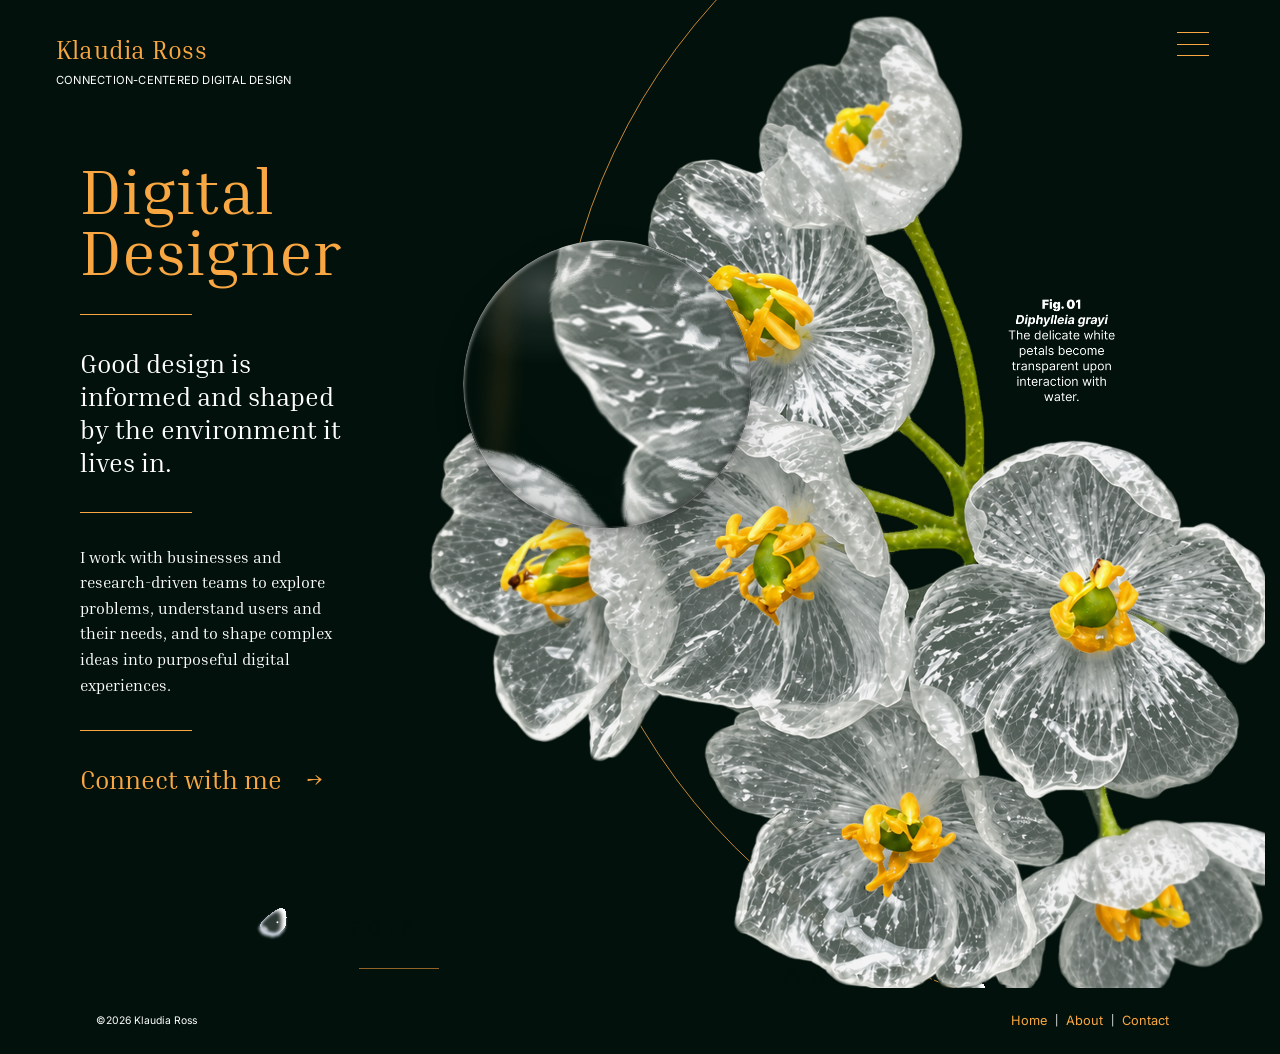
==== commit 50833f02: "Cleaning up code, adjusting, and commenting in the AI generated stuff" ====
--- a/index.html
+++ b/index.html
@@ -12,7 +12,7 @@
             content="Klaudia Ross is a digital designer working with organizations and research-driven teams to understand people, explore problems, and shape complex ideas into purposeful digital experiences."
         >
 
-        <!-- Styles -->
+        <!-- Styles, 2 separate links to reflect the 2 different designs -->
         <link rel="stylesheet" href="src/SCSS/style.css">
         <link rel="stylesheet" href="src/SCSS/projects.css">
 
@@ -21,29 +21,17 @@
 
         <!-- Fonts -->
 
-        <!-- Inter -->
         <link rel="preconnect" href="https://fonts.googleapis.com">
         <link rel="preconnect" href="https://fonts.gstatic.com" crossorigin>
-        <link
-            href="https://fonts.googleapis.com/css2?family=Inter:ital,opsz,wght@0,14..32,100..900;1,14..32,100..900&display=swap"
-            rel="stylesheet"
-        >
+
+        <!-- Inter -->
+        <link href="https://fonts.googleapis.com/css2?family=Inter:ital,opsz,wght@0,14..32,100..900;1,14..32,100..900&display=swap" rel="stylesheet">
 
         <!-- Inria Serif -->
-        <link rel="preconnect" href="https://fonts.googleapis.com">
-        <link rel="preconnect" href="https://fonts.gstatic.com" crossorigin>
-        <link
-            href="https://fonts.googleapis.com/css2?family=Inria+Serif:ital,wght@0,300;0,400;0,700;1,300;1,400;1,700&display=swap"
-            rel="stylesheet"
-        >
+        <link href="https://fonts.googleapis.com/css2?family=Inria+Serif:ital,wght@0,300;0,400;0,700;1,300;1,400;1,700&display=swap" rel="stylesheet">
 
         <!-- Cormorant Garamond -->
-        <link rel="preconnect" href="https://fonts.googleapis.com">
-        <link rel="preconnect" href="https://fonts.gstatic.com" crossorigin>
-        <link
-            href="https://fonts.googleapis.com/css2?family=Cormorant+Garamond:ital,wght@0,300..700;1,300..700&display=swap"
-            rel="stylesheet"
-        >
+        <link href="https://fonts.googleapis.com/css2?family=Cormorant+Garamond:ital,wght@0,300..700;1,300..700&display=swap" rel="stylesheet">
 
 
     </head>
@@ -53,382 +41,382 @@
 
         <div class="page-surface">
 
-        <!-- =========================================
-            SITE HEADER
-            ========================================= -->
-
-        <header class="site-header">
-
-            <div class="logo">
-
-                <a href="index.html" class="logo_link">
-
-                    <p class="logo_title">
-                        Klaudia Ross
-                    </p>
-
-                    <p class="logo_philosophy">
-                        Connection-Centered Digital Design
-                    </p>
-
-                </a>
-
-            </div>
-
-
-            <nav class="site-nav" aria-label="Main navigation">
-                <button
-                    class="menu_toggle"
-                    type="button"
-                    aria-label="Open menu"
-                    aria-controls="main-menu"
-                    aria-expanded="false"
-                >
-                    <span></span>
-                    <span></span>
-                    <span></span>
-                </button>
-
-                <div class="menu" id="main-menu" hidden>
-                    <a href="index.html">Home</a>
-
+            <!-- =========================================
+                SITE HEADER
+                ========================================= -->
+
+            <header class="site-header">
+
+                <div class="logo">
+
+                    <a href="index.html" class="logo_link">
+
+                        <p class="logo_title">
+                            Klaudia Ross
+                        </p>
+
+                        <p class="logo_philosophy">
+                            Connection-Centered Digital Design
+                        </p>
+
+                    </a>
+
+                </div>
+
+
+                <nav class="site-nav" aria-label="Main navigation">
                     <button
-                        class="projects-toggle"
+                        class="menu_toggle"
                         type="button"
-                        aria-controls="project-links"
+                        aria-label="Open menu"
+                        aria-controls="main-menu"
                         aria-expanded="false"
                     >
-                        Projects
+                        <span></span>
+                        <span></span>
+                        <span></span>
                     </button>
 
-                    <div class="project_links" id="project-links">
-                        <a href="Projects/kystnaer.html">Kystnær</a>
-                        <a href="Projects/geografisk-have.html">Geografisk Have</a>
-                        <a href="Projects/carol-christina.html">Carol Christina</a>
+                    <div class="menu" id="main-menu" hidden>
+                        <a href="index.html">Home</a>
+
+                        <button
+                            class="projects-toggle"
+                            type="button"
+                            aria-controls="project-links"
+                            aria-expanded="false"
+                        >
+                            Projects
+                        </button>
+
+                        <div class="project_links" id="project-links">
+                            <a href="Projects/kystnaer.html">Kystnær</a>
+                            <a href="Projects/geografisk-have.html">Geografisk Have</a>
+                            <a href="Projects/carol-christina.html">Carol Christina</a>
+                        </div>
+
+                        <a href="about.html">About &amp; Approach</a>
+                        
+                        <!-- Temporary solution, an about.html page will replace that  -->
+                        <a href="mailto:krossofcanada@gmail.com">Connect</a>
                     </div>
-
-                    <a href="about.html">About &amp; Approach</a>
-                    <a href="mailto:krossofcanada@gmail.com">Connect</a>
+                </nav>
+
+            </header>
+
+
+
+            <!-- =========================================
+                SPATIAL SCENE - a layered approach to web design
+                ========================================= -->
+
+            <main class="scene">
+
+
+                <!-- =====================================
+                    BACKGROUND / ENVIRONMENT
+                    ===================================== -->
+
+                <div class="scene_background" aria-hidden="true"></div>
+
+
+                <!-- =====================================
+                    ORBITAL / CIRCULAR ELEMENTS
+                    ===================================== -->
+
+                <div class="scene_circles" aria-hidden="true">
+
+                    <img src="img/Main/Halo.svg" alt="">
+
                 </div>
-            </nav>
-
-        </header>
-
-
-
-        <!-- =========================================
-            SPATIAL SCENE - a layered approach to web design
+
+
+
+                <!-- =====================================
+                    HERO CONTENT
+                    ===================================== -->
+
+                <section class="hero" aria-labelledby="hero-title">
+
+
+                    <div class="hero_content">
+
+                        <h1 id="hero-title">
+                            Digital Designer
+                        </h1>
+
+
+                        <div class="hero_rule" aria-hidden="true"></div>
+
+
+                        <p class="hero_philosophy">
+                            Good design is informed and shaped by the environment it lives in.
+                        </p>
+
+
+                        <div class="hero_rule" aria-hidden="true"></div>
+
+
+                        <p class="hero_target">
+                            I work with businesses and research-driven teams to explore problems, understand
+                            users and their needs, and to shape complex ideas into purposeful digital experiences.
+                        </p>
+
+
+                        <div class="hero_rule" aria-hidden="true"></div>
+
+
+                        <a href="mailto:krossofcanada@email.com" class="connect-link">
+                            <span class="connect-link__text">Connect with me</span>
+
+                            <span class="connect-link__icon" aria-hidden="true">
+                                <span class="connect-link__arrow">→</span>
+                                <span class="connect-link__sphere"></span>
+                            </span>
+                        </a>
+
+                    </div>
+
+
+
+                    <!-- =================================
+                        FLOWER OBJECT
+                        ================================= -->
+
+                    <figure class="flower">
+
+                        <img
+                            src="img/Main/Flower.png"
+                            alt="Diphylleia grayi skeleton flowers"
+                        >
+
+                    </figure>
+
+                </section>
+
+
+
+                <!-- =====================================
+                    NOTEBOOK / PROJECT OBJECT
+                    ===================================== -->
+
+                <section
+                    class="book"
+                    aria-label="Projects and about"
+                >
+
+
+                    <!-- Physical notebook -->
+
+                    <img
+                        class="book_image"
+                        src="img/Main/Notebook.png"
+                        alt=""
+                        aria-hidden="true"
+                    >
+
+
+
+                    <!-- =================================
+                        LEFT PAGE
+                        ================================= -->
+
+                    <div class="book_page book_page-left">
+
+                        <h2>
+                            Projects
+                        </h2>
+
+
+                        <div class="page_rule" aria-hidden="true"></div>
+
+
+                        <ul class="project-list">
+
+
+                            <li class="project-list__item">
+
+                                <a href="Projects/kystnaer.html">
+                                    Kystnær
+                                    <span aria-hidden="true">→</span>
+                                </a>
+
+                                <p>
+                                    <em>A research-led product repositioning</em>
+                                </p>
+
+                            </li>
+
+
+                            <li class="project-list__item">
+
+                                <a href="Projects/geografisk-have.html">
+                                    Geografisk Have
+                                    <span aria-hidden="true">→</span>
+                                </a>
+
+                                <p>
+                                    <em>A shared identity for many audiences</em>
+                                </p>
+
+                            </li>
+
+
+                            <li class="project-list__item">
+
+                                <a href="Projects/carol-christina.html">
+                                    Carol Christina
+                                    <span aria-hidden="true">→</span>
+                                </a>
+
+                                <p>
+                                    <em>Creating trust on a website</em>
+                                </p>
+
+                            </li>
+
+
+                            <!-- Upcoming project -->
+
+                            <li class="project-list__item project-list__item--upcoming">
+
+                                <span class="upcoming-label">
+                                    Upcoming
+                                </span>
+
+                                <p class="project-title">
+                                    CoTinker Lab
+                                </p>
+
+                                <p>
+                                    <em>Participatory Design in education</em>
+                                </p>
+
+                            </li>
+
+                        </ul>
+
+                    </div>
+
+                    <!-- Decorative water droplet -->
+
+                    <img
+                        class="water-drop water-drop--one"
+                        src="img/Main/Droplet1.svg"
+                        alt=""
+                        aria-hidden="true"
+                    >
+
+
+
+                    <!-- =================================
+                        RIGHT PAGE
+                        ================================= -->
+
+                    <div class="book_page book_page-right">
+
+                        <h2>
+                            About &amp;<br>
+                            Approach
+                        </h2>
+
+                        <img
+                        class="water-drop water-drop--two"
+                        src="img/Main/Droplet2.svg"
+                        alt=""
+                        aria-hidden="true"
+                        >
+
+                        <div class="page_rule" aria-hidden="true"></div>
+
+
+                        <p class="my_traits">
+
+                            Curious by nature<br>
+
+                            Analytical by training<br>
+
+                            Creative by choice
+
+                        </p>
+
+
+                        <div class="page_rule" aria-hidden="true"></div>
+
+                        <a
+                            class="about_link"
+                            href="about.html"
+                        >
+                            My approach and background
+                            <span aria-hidden="true">→</span>
+                        </a>
+
+                    </div>
+
+                </section>
+
+
+                <!-- ============================================
+                    ORBITAL / CIRCULAR ELEMENTS AT BOTTOM
+                    ============================================ -->
+
+                <div class="scene_bottom_circles" aria-hidden="true">
+
+                    <img src="img/Main/LowerHalo.svg" alt="">
+
+                </div>
+
+                <!-- =========================================
+                    DISCOVERIES
+                    ========================================= -->
+
+                <!-- Small discoveries visible only through the magnifier -->
+                <p class="hidden-discovery hidden-discovery--one" aria-hidden="true">
+                    Curiosity changes what we see.
+                </p>
+
+                <p class="hidden-discovery hidden-discovery--two" aria-hidden="true">
+                    Understanding grows when we trace the connections.
+                </p>
+
+                <p class="hidden-discovery hidden-discovery--three" aria-hidden="true">
+                    Imagination opens what could be.
+                </p>
+
+            </main>
+
+
+
+            <!-- =========================================
+                FOOTER
+                ========================================= -->
+
+            <footer class="site-footer">
+
+                <p>©2026 Klaudia Ross</p>
+
+                <nav aria-label="Footer navigation">
+
+                    <a href="index.html">Home</a>
+                    
+                    <span aria-hidden="true">|</span>
+                    
+                    <a href="about.html" aria-current="page">About</a>
+                    
+                    <span aria-hidden="true">|</span>
+                    
+                    <!-- Temporary solution, an about.html page will replace that  -->
+                    <a href="mailto:krossofcanada@gmail.com">Contact</a>
+                
+                </nav>
+
+            </footer>
+
+       <!-- =========================================
+            MAGNIFYING GLASS - sits in body but outside 
+            header, main, and footer to move freely 
+            inside entire body (and .page-surface).
             ========================================= -->
-
-        <main class="scene">
-
-
-            <!-- =====================================
-                BACKGROUND / ENVIRONMENT
-                ===================================== -->
-
-            <div class="scene_background" aria-hidden="true"></div>
-
-
-            <!-- =====================================
-                ORBITAL / CIRCULAR ELEMENTS
-                ===================================== -->
-
-            <div class="scene_circles" aria-hidden="true">
-
-                <img src="img/Main/Halo.svg" alt="">
-
-            </div>
-
-
-
-            <!-- =====================================
-                HERO CONTENT
-                ===================================== -->
-
-            <section class="hero" aria-labelledby="hero-title">
-
-
-                <div class="hero_content">
-
-                    <h1 id="hero-title">
-                        Digital Designer
-                    </h1>
-
-
-                    <div class="hero_rule" aria-hidden="true"></div>
-
-
-                    <p class="hero_philosophy">
-                        Good design is informed and shaped by the environment it lives in.
-                    </p>
-
-
-                    <div class="hero_rule" aria-hidden="true"></div>
-
-
-                    <p class="hero_target">
-                        I work with organizations and research-driven teams to understand
-                        people, explore problems, and shape complex ideas into purposeful
-                        digital experiences.
-                    </p>
-
-
-                    <div class="hero_rule" aria-hidden="true"></div>
-
-
-                    <a href="mailto:krossofcanada@email.com" class="connect-link">
-                        <span class="connect-link__text">Connect with me</span>
-
-                        <span class="connect-link__icon" aria-hidden="true">
-                            <span class="connect-link__arrow">→</span>
-                            <span class="connect-link__sphere"></span>
-                        </span>
-                    </a>
-
-                </div>
-
-
-
-                <!-- =================================
-                    FLOWER OBJECT
-                    ================================= -->
-
-                <figure class="flower">
-
-                    <img
-                        src="img/Main/Flower.png"
-                        alt="Diphylleia grayi skeleton flowers"
-                    >
-
-                </figure>
-
-            </section>
-
-
-
-            <!-- =====================================
-                NOTEBOOK / PROJECT OBJECT
-                ===================================== -->
-
-            <section
-                class="book"
-                aria-label="Projects and about"
-            >
-
-
-                <!-- Physical notebook -->
-
-                <img
-                    class="book_image"
-                    src="img/Main/Notebook.png"
-                    alt=""
-                    aria-hidden="true"
-                >
-
-
-
-                <!-- =================================
-                    LEFT PAGE
-                    ================================= -->
-
-                <div class="book_page book_page-left">
-
-                    <h2>
-                        Projects
-                    </h2>
-
-
-                    <div class="page_rule" aria-hidden="true"></div>
-
-
-                    <ul class="project-list">
-
-
-                        <li class="project-list__item">
-
-                            <a href="Projects/kystnaer.html">
-                                Kystnær
-                                <span aria-hidden="true">→</span>
-                            </a>
-
-                            <p>
-                                <em>A research-led product repositioning</em>
-                            </p>
-
-                        </li>
-
-
-                        <li class="project-list__item">
-
-                            <a href="Projects/geografisk-have.html">
-                                Geografisk Have
-                                <span aria-hidden="true">→</span>
-                            </a>
-
-                            <p>
-                                <em>A shared identity for many audiences</em>
-                            </p>
-
-                        </li>
-
-
-                        <li class="project-list__item">
-
-                            <a href="Projects/carol-christina.html">
-                                Carol Christina
-                                <span aria-hidden="true">→</span>
-                            </a>
-
-                            <p>
-                                <em>Creating trust on a website</em>
-                            </p>
-
-                        </li>
-
-
-                        <!-- Upcoming project -->
-
-                        <li class="project-list__item project-list__item--upcoming">
-
-                            <span class="upcoming-label">
-                                Upcoming
-                            </span>
-
-                            <p class="project-title">
-                                CoTinker Lab
-                            </p>
-
-                            <p>
-                                <em>Participatory Design in education</em>
-                            </p>
-
-                        </li>
-
-                    </ul>
-
-                </div>
-
-                <!-- Decorative water droplet -->
-
-                <img
-                    class="water-drop water-drop--one"
-                    src="img/Main/Droplet1.svg"
-                    alt=""
-                    aria-hidden="true"
-                >
-
-
-
-                <!-- =================================
-                    RIGHT PAGE
-                    ================================= -->
-
-                <div class="book_page book_page-right">
-
-                    <h2>
-                        About &amp;<br>
-                        Approach
-                    </h2>
-
-                    <img
-                    class="water-drop water-drop--two"
-                    src="img/Main/Droplet2.svg"
-                    alt=""
-                    aria-hidden="true"
-                    >
-
-                    <div class="page_rule" aria-hidden="true"></div>
-
-
-                    <p class="my_traits">
-
-                        Curious by nature<br>
-
-                        Analytical by training<br>
-
-                        Creative by choice
-
-                    </p>
-
-
-                    <div class="page_rule" aria-hidden="true"></div>
-
-                    <a
-                        class="about_link"
-                        href="about.html"
-                    >
-                        My approach and background
-                        <span aria-hidden="true">→</span>
-                    </a>
-
-                </div>
-
-            </section>
-
-
-            <!-- ============================================
-                ORBITAL / CIRCULAR ELEMENTS AT BOTTOM
-                ============================================ -->
-
-            <div class="scene_bottom_circles" aria-hidden="true">
-
-                <img src="img/Main/LowerHalo.svg" alt="">
-
-            </div>
-
-            <!-- =========================================
-                DISCOVERIES
-                ========================================= -->
-
-            <!-- Small discoveries visible only through the magnifier -->
-            <p class="hidden-discovery hidden-discovery--one" aria-hidden="true">
-                Curiosity changes what we see.
-            </p>
-
-            <p class="hidden-discovery hidden-discovery--two" aria-hidden="true">
-                Understanding grows when we trace the connections.
-            </p>
-
-            <p class="hidden-discovery hidden-discovery--three" aria-hidden="true">
-                Imagination opens what could be.
-            </p>
-
-        </main>
-
-
-
-        <!-- =========================================
-            FOOTER
-            ========================================= -->
-
-        <footer class="site-footer">
-
-            <p>
-                ©2026 Klaudia Ross
-            </p>
-
-            <nav aria-label="Footer navigation">
-
-                <a href="index.html">
-                    Home
-                </a>
-
-                <span aria-hidden="true">|</span>
-
-                <a href="about.html">
-                    About
-                </a>
-
-                <span aria-hidden="true">|</span>
-
-                <a href="mailto:krossofcanada@gmail.com">
-                    Contact
-                </a>
-
-            </nav>
-
-        </footer>
 
             <div class="magnifier" aria-hidden="true">
 
--- a/src/SCSS/style.css
+++ b/src/SCSS/style.css
@@ -1,8 +1,8 @@
-/* I wanted the way I wrote the code to reflect the way I think about design: as a set of layers that work together. In Figma, I can create a group and adjust the layers inside of it while also ordering groups in layers of their own. I tried to bring that same thinking into CSS. The main index-groups can be seen in _variables.scss.
-
-For example, I used functions such as clamp() where an element could grow or shrink smoothly with the browser window. This let me define its behaviour in one place, instead of adding several media queries to change its size in steps. When a smooth adjustment was not enough and the layout needed to change, I put the media query next to the styles it affected. Clear headings make it easier to find and understand each part of the code.
-
-I also chose breakpoints by looking at where the design actually stopped working well. That meant the layout could respond to the space available, rather than changing only at conventional desktop, tablet, or mobile widths. */
+/* I wanted the way I wrote the code to reflect the way I work with design: as a set of layers with a relationship to each other within a set scene. In Figma, I can create a group and adjust the layers inside of it while also ordering groups in layers of their own. I tried to bring that same thinking into CSS with parent elements within index groups and positioning fx. The main index-groups can be seen in _variables.scss.
+
+I used functions such as clamp() where an element could grow or shrink smoothly with the browser window. This let me define its behaviour in one place, instead of adding several media queries to change its size in steps. When a smooth adjustment was not enough and the layout needed to change, I put the media query next to the styles it affected. Clear headings make it easier to find and understand each part of the code.
+
+I also chose media query breakpoints by looking at where the design actually stopped working well. That meant the layout could respond to the space available, rather than changing only at conventional desktop, tablet, or mobile widths. */
 * {
   box-sizing: border-box;
   margin: 0;
@@ -652,7 +652,7 @@
   display: flex;
   justify-content: space-between;
   align-items: center;
-  padding: 1.5rem 3rem;
+  padding: 1.5rem 6rem;
   font-family: "Inter", sans-serif;
   font-size: 0.65rem;
   line-height: 1.4;
@@ -904,7 +904,7 @@
 }
 
 .magnifier::after {
-  content: "Drag to explore";
+  content: "Drag to explore and find 3 hidden messages";
   position: absolute;
   top: calc(100% + 0.75rem);
   left: 50%;
@@ -925,12 +925,16 @@
   background: rgba(2, 17, 11, 0.95);
 }
 
+.about-page .magnifier::after {
+  content: "Drag to explore";
+}
+
 .magnifier--hint::before {
   animation: rim-glint 1.4s ease-in-out forwards;
 }
 
 .magnifier--hint::after {
-  animation: drag-label 3.8s ease-in-out forwards;
+  animation: drag-label 4.8s ease-in-out forwards;
 }
 
 @keyframes rim-glint {
@@ -1029,13 +1033,12 @@
   grid-template-columns: minmax(0, 1fr) minmax(16rem, 0.8fr);
   -moz-column-gap: clamp(2rem, 8vw, 9rem);
        column-gap: clamp(2rem, 8vw, 9rem);
-  margin-top: clamp(4rem, 8vw, 8rem);
+  margin-top: clamp(2rem, 6vw, 4rem);
 }
 .about-page .about-approach__copy {
   min-width: 0;
 }
 .about-page .about-approach__lead,
-.about-page .about-approach__copy > p:last-child,
 .about-page .about-approach__closing {
   font-size: clamp(1.05rem, 1.5vw, 1.3rem);
   line-height: 1.85;
@@ -1071,7 +1074,6 @@
   height: auto;
 }
 .about-page .about-approach__closing {
-  grid-column: 1/-1;
   margin-top: clamp(2rem, 4vw, 4rem);
 }
 .about-page .site-footer {
@@ -1079,16 +1081,9 @@
 }
 
 @media (min-width: 1100px) {
-  .about-page .about-main {
-    --about-edge: calc(max(0px, (100vw - 90rem) / 2) + clamp(1.5rem, 8vw, 7rem));
-  }
   .about-page .about-pine {
     width: min(clamp(36rem, 57vw, 68rem), 100% + var(--about-edge) + 2rem);
     margin-left: calc(-1 * var(--about-edge) - 2rem);
-  }
-  .about-page .about-statue {
-    width: min(clamp(29rem, 42vw, 44rem), 100% + var(--about-edge) + 2rem);
-    margin-right: calc(-1 * var(--about-edge) - 2rem);
   }
 }
 @media (min-width: 801px) and (max-width: 1099px) {
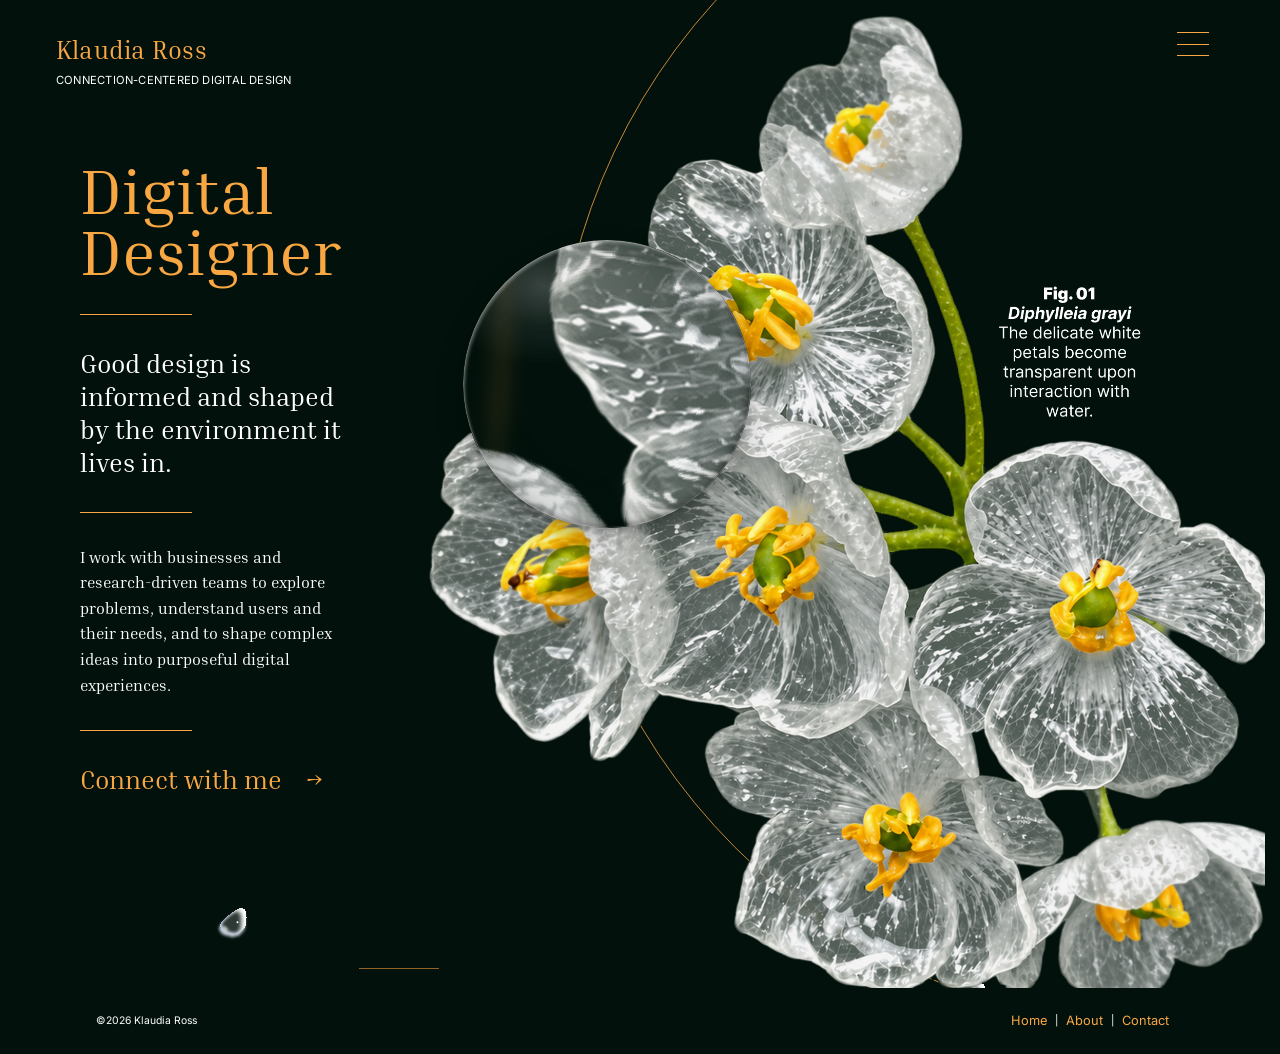
==== commit 0eb3fd26: "Added video on about page" ====
--- a/index.html
+++ b/index.html
@@ -1,437 +1,439 @@
 <!DOCTYPE html>
 <html lang="en">
 
-    <head>
-        <meta charset="UTF-8">
-        <meta name="viewport" content="width=device-width, initial-scale=1.0">
-
-        <title>Klaudia Ross — Digital Designer</title>
-
-        <meta
-            name="description"
-            content="Klaudia Ross is a digital designer working with organizations and research-driven teams to understand people, explore problems, and shape complex ideas into purposeful digital experiences."
-        >
-
-        <!-- Styles, 2 separate links to reflect the 2 different designs -->
-        <link rel="stylesheet" href="src/SCSS/style.css">
-        <link rel="stylesheet" href="src/SCSS/projects.css">
-
-        <!-- JavaScript -->
-        <script type="module" src="src/js/main.js"></script>
-
-        <!-- Fonts -->
-
-        <link rel="preconnect" href="https://fonts.googleapis.com">
-        <link rel="preconnect" href="https://fonts.gstatic.com" crossorigin>
-
-        <!-- Inter -->
-        <link href="https://fonts.googleapis.com/css2?family=Inter:ital,opsz,wght@0,14..32,100..900;1,14..32,100..900&display=swap" rel="stylesheet">
-
-        <!-- Inria Serif -->
-        <link href="https://fonts.googleapis.com/css2?family=Inria+Serif:ital,wght@0,300;0,400;0,700;1,300;1,400;1,700&display=swap" rel="stylesheet">
-
-        <!-- Cormorant Garamond -->
-        <link href="https://fonts.googleapis.com/css2?family=Cormorant+Garamond:ital,wght@0,300..700;1,300..700&display=swap" rel="stylesheet">
-
-
-    </head>
-
-
-    <body>
-
-        <div class="page-surface">
-
-            <!-- =========================================
-                SITE HEADER
-                ========================================= -->
-
-            <header class="site-header">
-
-                <div class="logo">
-
-                    <a href="index.html" class="logo_link">
-
-                        <p class="logo_title">
-                            Klaudia Ross
-                        </p>
-
-                        <p class="logo_philosophy">
-                            Connection-Centered Digital Design
-                        </p>
-
-                    </a>
-
-                </div>
-
-
-                <nav class="site-nav" aria-label="Main navigation">
+<head>
+    <meta charset="UTF-8">
+    <meta name="viewport" content="width=device-width, initial-scale=1.0">
+
+    <title>Klaudia Ross — Digital Designer</title>
+
+    <meta
+        name="description"
+        content="Klaudia Ross is a digital designer working with organizations and research-driven teams to understand people, explore problems, and shape complex ideas into purposeful digital experiences."
+    >
+
+    <link rel="icon" type="image/png" href="./favicon.png">
+
+    <!-- Styles, 2 separate links to reflect the 2 different designs -->
+    <link rel="stylesheet" href="src/SCSS/style.css">
+    <link rel="stylesheet" href="src/SCSS/projects.css">
+
+    <!-- JavaScript -->
+    <script type="module" src="src/js/main.js"></script>
+
+    <!-- Fonts -->
+
+    <link rel="preconnect" href="https://fonts.googleapis.com">
+    <link rel="preconnect" href="https://fonts.gstatic.com" crossorigin>
+
+    <!-- Inter -->
+    <link href="https://fonts.googleapis.com/css2?family=Inter:ital,opsz,wght@0,14..32,100..900;1,14..32,100..900&display=swap" rel="stylesheet">
+
+    <!-- Inria Serif -->
+    <link href="https://fonts.googleapis.com/css2?family=Inria+Serif:ital,wght@0,300;0,400;0,700;1,300;1,400;1,700&display=swap" rel="stylesheet">
+
+    <!-- Cormorant Garamond -->
+    <link href="https://fonts.googleapis.com/css2?family=Cormorant+Garamond:ital,wght@0,300..700;1,300..700&display=swap" rel="stylesheet">
+
+
+</head>
+
+
+<body>
+
+    <div class="page-surface">
+
+        <!-- =========================================
+            SITE HEADER
+            ========================================= -->
+
+        <header class="site-header">
+
+            <div class="logo">
+
+                <a href="index.html" class="logo_link">
+
+                    <p class="logo_title">
+                        Klaudia Ross
+                    </p>
+
+                    <p class="logo_philosophy">
+                        Connection-Centered Digital Design
+                    </p>
+
+                </a>
+
+            </div>
+
+
+            <nav class="site-nav" aria-label="Main navigation">
+                <button
+                    class="menu_toggle"
+                    type="button"
+                    aria-label="Open menu"
+                    aria-controls="main-menu"
+                    aria-expanded="false"
+                >
+                    <span></span>
+                    <span></span>
+                    <span></span>
+                </button>
+
+                <div class="menu" id="main-menu" hidden>
+                    <a href="index.html">Home</a>
+
                     <button
-                        class="menu_toggle"
+                        class="projects-toggle"
                         type="button"
-                        aria-label="Open menu"
-                        aria-controls="main-menu"
+                        aria-controls="project-links"
                         aria-expanded="false"
                     >
-                        <span></span>
-                        <span></span>
-                        <span></span>
+                        Projects
                     </button>
 
-                    <div class="menu" id="main-menu" hidden>
-                        <a href="index.html">Home</a>
-
-                        <button
-                            class="projects-toggle"
-                            type="button"
-                            aria-controls="project-links"
-                            aria-expanded="false"
-                        >
-                            Projects
-                        </button>
-
-                        <div class="project_links" id="project-links">
-                            <a href="Projects/kystnaer.html">Kystnær</a>
-                            <a href="Projects/geografisk-have.html">Geografisk Have</a>
-                            <a href="Projects/carol-christina.html">Carol Christina</a>
-                        </div>
-
-                        <a href="about.html">About &amp; Approach</a>
-                        
-                        <!-- Temporary solution, an about.html page will replace that  -->
-                        <a href="mailto:krossofcanada@gmail.com">Connect</a>
+                    <div class="project_links" id="project-links">
+                        <a href="Projects/kystnaer.html">Kystnær</a>
+                        <a href="Projects/geografisk-have.html">Geografisk Have</a>
+                        <a href="Projects/carol-christina.html">Carol Christina</a>
                     </div>
-                </nav>
-
-            </header>
-
-
-
-            <!-- =========================================
-                SPATIAL SCENE - a layered approach to web design
-                ========================================= -->
-
-            <main class="scene">
-
-
-                <!-- =====================================
-                    BACKGROUND / ENVIRONMENT
-                    ===================================== -->
-
-                <div class="scene_background" aria-hidden="true"></div>
-
-
-                <!-- =====================================
-                    ORBITAL / CIRCULAR ELEMENTS
-                    ===================================== -->
-
-                <div class="scene_circles" aria-hidden="true">
-
-                    <img src="img/Main/Halo.svg" alt="">
-
-                </div>
-
-
-
-                <!-- =====================================
-                    HERO CONTENT
-                    ===================================== -->
-
-                <section class="hero" aria-labelledby="hero-title">
-
-
-                    <div class="hero_content">
-
-                        <h1 id="hero-title">
-                            Digital Designer
-                        </h1>
-
-
-                        <div class="hero_rule" aria-hidden="true"></div>
-
-
-                        <p class="hero_philosophy">
-                            Good design is informed and shaped by the environment it lives in.
-                        </p>
-
-
-                        <div class="hero_rule" aria-hidden="true"></div>
-
-
-                        <p class="hero_target">
-                            I work with businesses and research-driven teams to explore problems, understand
-                            users and their needs, and to shape complex ideas into purposeful digital experiences.
-                        </p>
-
-
-                        <div class="hero_rule" aria-hidden="true"></div>
-
-
-                        <a href="mailto:krossofcanada@email.com" class="connect-link">
-                            <span class="connect-link__text">Connect with me</span>
-
-                            <span class="connect-link__icon" aria-hidden="true">
-                                <span class="connect-link__arrow">→</span>
-                                <span class="connect-link__sphere"></span>
-                            </span>
-                        </a>
-
-                    </div>
-
-
-
-                    <!-- =================================
-                        FLOWER OBJECT
-                        ================================= -->
-
-                    <figure class="flower">
-
-                        <img
-                            src="img/Main/Flower.png"
-                            alt="Diphylleia grayi skeleton flowers"
-                        >
-
-                    </figure>
-
-                </section>
-
-
-
-                <!-- =====================================
-                    NOTEBOOK / PROJECT OBJECT
-                    ===================================== -->
-
-                <section
-                    class="book"
-                    aria-label="Projects and about"
-                >
-
-
-                    <!-- Physical notebook -->
-
-                    <img
-                        class="book_image"
-                        src="img/Main/Notebook.png"
-                        alt=""
-                        aria-hidden="true"
-                    >
-
-
-
-                    <!-- =================================
-                        LEFT PAGE
-                        ================================= -->
-
-                    <div class="book_page book_page-left">
-
-                        <h2>
-                            Projects
-                        </h2>
-
-
-                        <div class="page_rule" aria-hidden="true"></div>
-
-
-                        <ul class="project-list">
-
-
-                            <li class="project-list__item">
-
-                                <a href="Projects/kystnaer.html">
-                                    Kystnær
-                                    <span aria-hidden="true">→</span>
-                                </a>
-
-                                <p>
-                                    <em>A research-led product repositioning</em>
-                                </p>
-
-                            </li>
-
-
-                            <li class="project-list__item">
-
-                                <a href="Projects/geografisk-have.html">
-                                    Geografisk Have
-                                    <span aria-hidden="true">→</span>
-                                </a>
-
-                                <p>
-                                    <em>A shared identity for many audiences</em>
-                                </p>
-
-                            </li>
-
-
-                            <li class="project-list__item">
-
-                                <a href="Projects/carol-christina.html">
-                                    Carol Christina
-                                    <span aria-hidden="true">→</span>
-                                </a>
-
-                                <p>
-                                    <em>Creating trust on a website</em>
-                                </p>
-
-                            </li>
-
-
-                            <!-- Upcoming project -->
-
-                            <li class="project-list__item project-list__item--upcoming">
-
-                                <span class="upcoming-label">
-                                    Upcoming
-                                </span>
-
-                                <p class="project-title">
-                                    CoTinker Lab
-                                </p>
-
-                                <p>
-                                    <em>Participatory Design in education</em>
-                                </p>
-
-                            </li>
-
-                        </ul>
-
-                    </div>
-
-                    <!-- Decorative water droplet -->
-
-                    <img
-                        class="water-drop water-drop--one"
-                        src="img/Main/Droplet1.svg"
-                        alt=""
-                        aria-hidden="true"
-                    >
-
-
-
-                    <!-- =================================
-                        RIGHT PAGE
-                        ================================= -->
-
-                    <div class="book_page book_page-right">
-
-                        <h2>
-                            About &amp;<br>
-                            Approach
-                        </h2>
-
-                        <img
-                        class="water-drop water-drop--two"
-                        src="img/Main/Droplet2.svg"
-                        alt=""
-                        aria-hidden="true"
-                        >
-
-                        <div class="page_rule" aria-hidden="true"></div>
-
-
-                        <p class="my_traits">
-
-                            Curious by nature<br>
-
-                            Analytical by training<br>
-
-                            Creative by choice
-
-                        </p>
-
-
-                        <div class="page_rule" aria-hidden="true"></div>
-
-                        <a
-                            class="about_link"
-                            href="about.html"
-                        >
-                            My approach and background
-                            <span aria-hidden="true">→</span>
-                        </a>
-
-                    </div>
-
-                </section>
-
-
-                <!-- ============================================
-                    ORBITAL / CIRCULAR ELEMENTS AT BOTTOM
-                    ============================================ -->
-
-                <div class="scene_bottom_circles" aria-hidden="true">
-
-                    <img src="img/Main/LowerHalo.svg" alt="">
-
-                </div>
-
-                <!-- =========================================
-                    DISCOVERIES
-                    ========================================= -->
-
-                <!-- Small discoveries visible only through the magnifier -->
-                <p class="hidden-discovery hidden-discovery--one" aria-hidden="true">
-                    Curiosity changes what we see.
-                </p>
-
-                <p class="hidden-discovery hidden-discovery--two" aria-hidden="true">
-                    Understanding grows when we trace the connections.
-                </p>
-
-                <p class="hidden-discovery hidden-discovery--three" aria-hidden="true">
-                    Imagination opens what could be.
-                </p>
-
-            </main>
-
-
-
-            <!-- =========================================
-                FOOTER
-                ========================================= -->
-
-            <footer class="site-footer">
-
-                <p>©2026 Klaudia Ross</p>
-
-                <nav aria-label="Footer navigation">
-
-                    <a href="index.html">Home</a>
-                    
-                    <span aria-hidden="true">|</span>
-                    
-                    <a href="about.html" aria-current="page">About</a>
-                    
-                    <span aria-hidden="true">|</span>
+
+                    <a href="about.html">About &amp; Approach</a>
                     
                     <!-- Temporary solution, an about.html page will replace that  -->
-                    <a href="mailto:krossofcanada@gmail.com">Contact</a>
+                    <a href="mailto:krossofcanada@gmail.com">Connect</a>
+                </div>
+            </nav>
+
+        </header>
+
+
+
+        <!-- =========================================
+            SPATIAL SCENE - a layered approach to web design
+            ========================================= -->
+
+        <main class="scene">
+
+
+            <!-- =====================================
+                BACKGROUND / ENVIRONMENT
+                ===================================== -->
+
+            <div class="scene_background" aria-hidden="true"></div>
+
+
+            <!-- =====================================
+                ORBITAL / CIRCULAR ELEMENTS
+                ===================================== -->
+
+            <div class="scene_circles" aria-hidden="true">
+
+                <img src="img/Main/Halo.svg" alt="">
+
+            </div>
+
+
+
+            <!-- =====================================
+                HERO CONTENT
+                ===================================== -->
+
+            <section class="hero" aria-labelledby="hero-title">
+
+
+                <div class="hero_content">
+
+                    <h1 id="hero-title">
+                        Digital Designer
+                    </h1>
+
+
+                    <div class="hero_rule" aria-hidden="true"></div>
+
+
+                    <p class="hero_philosophy">
+                        Good design is informed and shaped by the environment it lives in.
+                    </p>
+
+
+                    <div class="hero_rule" aria-hidden="true"></div>
+
+
+                    <p class="hero_target">
+                        I work with businesses and research-driven teams to explore problems, understand
+                        users and their needs, and to shape complex ideas into purposeful digital experiences.
+                    </p>
+
+
+                    <div class="hero_rule" aria-hidden="true"></div>
+
+
+                    <a href="mailto:krossofcanada@gmail.com" class="connect-link">
+                        <span class="connect-link__text">Connect with me</span>
+
+                        <span class="connect-link__icon" aria-hidden="true">
+                            <span class="connect-link__arrow">→</span>
+                            <span class="connect-link__sphere"></span>
+                        </span>
+                    </a>
+
+                </div>
+
+
+
+                <!-- =================================
+                    FLOWER OBJECT
+                    ================================= -->
+
+                <figure class="flower">
+
+                    <img
+                        src="img/Main/Flower.png"
+                        alt="Diphylleia grayi skeleton flowers"
+                    >
+
+                </figure>
+
+            </section>
+
+
+
+            <!-- =====================================
+                NOTEBOOK / PROJECT OBJECT
+                ===================================== -->
+
+            <section
+                class="book"
+                aria-label="Projects and about"
+            >
+
+
+                <!-- Physical notebook -->
+
+                <img
+                    class="book_image"
+                    src="img/Main/Notebook.png"
+                    alt=""
+                    aria-hidden="true"
+                >
+
+
+
+                <!-- =================================
+                    LEFT PAGE
+                    ================================= -->
+
+                <div class="book_page book_page-left">
+
+                    <h2>
+                        Projects
+                    </h2>
+
+
+                    <div class="page_rule" aria-hidden="true"></div>
+
+
+                    <ul class="project-list">
+
+
+                        <li class="project-list__item">
+
+                            <a href="Projects/kystnaer.html">
+                                Kystnær
+                                <span aria-hidden="true">→</span>
+                            </a>
+
+                            <p>
+                                <em>A research-led product repositioning</em>
+                            </p>
+
+                        </li>
+
+
+                        <li class="project-list__item">
+
+                            <a href="Projects/geografisk-have.html">
+                                Geografisk Have
+                                <span aria-hidden="true">→</span>
+                            </a>
+
+                            <p>
+                                <em>A shared identity for many audiences</em>
+                            </p>
+
+                        </li>
+
+
+                        <li class="project-list__item">
+
+                            <a href="Projects/carol-christina.html">
+                                Carol Christina
+                                <span aria-hidden="true">→</span>
+                            </a>
+
+                            <p>
+                                <em>Creating trust on a website</em>
+                            </p>
+
+                        </li>
+
+
+                        <!-- Upcoming project -->
+
+                        <li class="project-list__item project-list__item--upcoming">
+
+                            <span class="upcoming-label">
+                                Upcoming
+                            </span>
+
+                            <p class="project-title">
+                                CoTinker Lab
+                            </p>
+
+                            <p>
+                                <em>Participatory Design in education</em>
+                            </p>
+
+                        </li>
+
+                    </ul>
+
+                </div>
+
+                <!-- Decorative water droplet -->
+
+                <img
+                    class="water-drop water-drop--one"
+                    src="img/Main/Droplet1.svg"
+                    alt=""
+                    aria-hidden="true"
+                >
+
+
+
+                <!-- =================================
+                    RIGHT PAGE
+                    ================================= -->
+
+                <div class="book_page book_page-right">
+
+                    <h2>
+                        About &amp;<br>
+                        Approach
+                    </h2>
+
+                    <img
+                    class="water-drop water-drop--two"
+                    src="img/Main/Droplet2.svg"
+                    alt=""
+                    aria-hidden="true"
+                    >
+
+                    <div class="page_rule" aria-hidden="true"></div>
+
+
+                    <p class="my_traits">
+
+                        Curious by nature<br>
+
+                        Analytical by training<br>
+
+                        Creative by choice
+
+                    </p>
+
+
+                    <div class="page_rule" aria-hidden="true"></div>
+
+                    <a
+                        class="about_link"
+                        href="about.html"
+                    >
+                        My approach and background
+                        <span aria-hidden="true">→</span>
+                    </a>
+
+                </div>
+
+            </section>
+
+
+            <!-- ============================================
+                ORBITAL / CIRCULAR ELEMENTS AT BOTTOM
+                ============================================ -->
+
+            <div class="scene_bottom_circles" aria-hidden="true">
+
+                <img src="img/Main/LowerHalo.svg" alt="">
+
+            </div>
+
+            <!-- =========================================
+                DISCOVERIES
+                ========================================= -->
+
+            <!-- Small discoveries visible only through the magnifier -->
+            <p class="hidden-discovery hidden-discovery--one" aria-hidden="true">
+                Curiosity changes what we see.
+            </p>
+
+            <p class="hidden-discovery hidden-discovery--two" aria-hidden="true">
+                Understanding grows when we trace the connections.
+            </p>
+
+            <p class="hidden-discovery hidden-discovery--three" aria-hidden="true">
+                Imagination opens what could be.
+            </p>
+
+        </main>
+
+
+
+        <!-- =========================================
+            FOOTER
+            ========================================= -->
+
+        <footer class="site-footer">
+
+            <p>©2026 Klaudia Ross</p>
+
+            <nav aria-label="Footer navigation">
+
+                <a href="index.html">Home</a>
                 
-                </nav>
-
-            </footer>
-
-       <!-- =========================================
-            MAGNIFYING GLASS - sits in body but outside 
-            header, main, and footer to move freely 
-            inside entire body (and .page-surface).
-            ========================================= -->
-
-            <div class="magnifier" aria-hidden="true">
-
-                <div class="magnifier_lens"></div>
-
-                <img
-                    class="magnifier_visual"
-                    src="img/Main/MagnifyingGlass.svg"
-                    alt=""
-                >
-
-            </div>
+                <span aria-hidden="true">|</span>
+                
+                <a href="about.html" aria-current="page">About</a>
+                
+                <span aria-hidden="true">|</span>
+                
+                <!-- Temporary solution, an about.html page will replace that  -->
+                <a href="mailto:krossofcanada@gmail.com">Contact</a>
+            
+            </nav>
+
+        </footer>
+
+    <!-- =========================================
+        MAGNIFYING GLASS - sits in body but outside 
+        header, main, and footer to move freely 
+        inside entire body (and .page-surface).
+        ========================================= -->
+
+        <div class="magnifier" aria-hidden="true">
+
+            <div class="magnifier_lens"></div>
+
+            <img
+                class="magnifier_visual"
+                src="img/Main/MagnifyingGlass.svg"
+                alt=""
+            >
 
         </div>
 
-    </body>
+    </div>
+
+</body>
 
 </html>
--- a/src/SCSS/style.css
+++ b/src/SCSS/style.css
@@ -1,4 +1,4 @@
-/* I wanted the way I wrote the code to reflect the way I work with design: as a set of layers with a relationship to each other within a set scene. In Figma, I can create a group and adjust the layers inside of it while also ordering groups in layers of their own. I tried to bring that same thinking into CSS with parent elements within index groups and positioning fx. The main index-groups can be seen in _variables.scss.
+/* I wanted the way I wrote the code to reflect the way I work with design: as a set of layers with a relationship to each other within a set scene. In Figma, I can create a group and adjust the layers inside of it while also ordering groups in layers of their own. I tried to bring that same thinking into CSS. The main layered index-groups can be seen in _variables.scss.
 
 I used functions such as clamp() where an element could grow or shrink smoothly with the browser window. This let me define its behaviour in one place, instead of adding several media queries to change its size in steps. When a smooth adjustment was not enough and the layout needed to change, I put the media query next to the styles it affected. Clear headings make it easier to find and understand each part of the code.
 
@@ -155,7 +155,8 @@
   }
 }
 @media (prefers-reduced-motion: reduce) {
-  .menu {
+  .menu,
+  .project_links {
     animation: none;
   }
 }
@@ -186,7 +187,8 @@
 .menu > a:not(:first-child)::before {
   content: "";
   display: block;
-  width: clamp(7rem, 20vw, 13rem);
+  width: 13rem;
+  max-width: 100%;
   height: 1px;
   margin-bottom: clamp(1.5rem, 3vh, 2.5rem);
   background-color: #ffffff;
@@ -198,6 +200,7 @@
   align-items: flex-start;
   gap: clamp(1.25rem, 3vh, 2.5rem);
   padding: 0 0 clamp(1rem, 3vh, 2rem) clamp(1.5rem, 8vw, 5rem);
+  animation: menu-slide-in 500ms ease-out both;
 }
 
 .project_links a,
@@ -210,7 +213,8 @@
 
 @media (max-width: 890px) {
   .menu {
-    padding-top: 7rem;
+    padding-top: 2rem;
+    width: min(17rem, 100vw - 2rem);
   }
 }
 .scene {
@@ -594,8 +598,8 @@
 
 .water-drop--one {
   width: clamp(1rem, 2.5vw, 2rem);
-  left: clamp(5%, 12vw, 12%);
-  top: 78%;
+  left: clamp(5%, 12vw, 8%);
+  top: 88%;
 }
 
 .water-drop--two {
@@ -926,7 +930,7 @@
 }
 
 .about-page .magnifier::after {
-  content: "Drag to explore";
+  content: "Drag to explore and find the video";
 }
 
 .magnifier--hint::before {
@@ -966,12 +970,14 @@
   padding: clamp(9rem, 14vw, 12rem) clamp(1.5rem, 8vw, 7rem) 4rem;
 }
 .about-page .about-intro {
+  position: relative;
   display: grid;
   grid-template-columns: minmax(0, 0.95fr) minmax(0, 1fr);
   align-items: start;
   gap: clamp(2rem, 5vw, 6rem);
 }
 .about-page .about-pine {
+  position: relative;
   min-width: 0;
   margin-left: calc(-1 * clamp(1.5rem, 8vw, 7rem));
   padding-top: 1.5rem;
@@ -981,6 +987,31 @@
   width: 100%;
   max-width: none;
   height: auto;
+}
+.about-page .cell-discovery {
+  display: none;
+  position: absolute;
+  top: 35%;
+  left: 55%;
+  transform: translate(-50%, -50%);
+  z-index: 5;
+  width: clamp(5rem, 10vw, 8rem);
+  aspect-ratio: 1;
+  border-radius: 50%;
+  overflow: hidden;
+  pointer-events: none;
+}
+.about-page .cell-discovery video {
+  display: block;
+  width: 100%;
+  height: 100%;
+  -o-object-fit: cover;
+     object-fit: cover;
+  -o-object-position: center;
+     object-position: center;
+}
+.about-page .magnified-scene .cell-discovery {
+  display: block;
 }
 .about-page .about-intro__text h1 {
   width: -moz-fit-content;
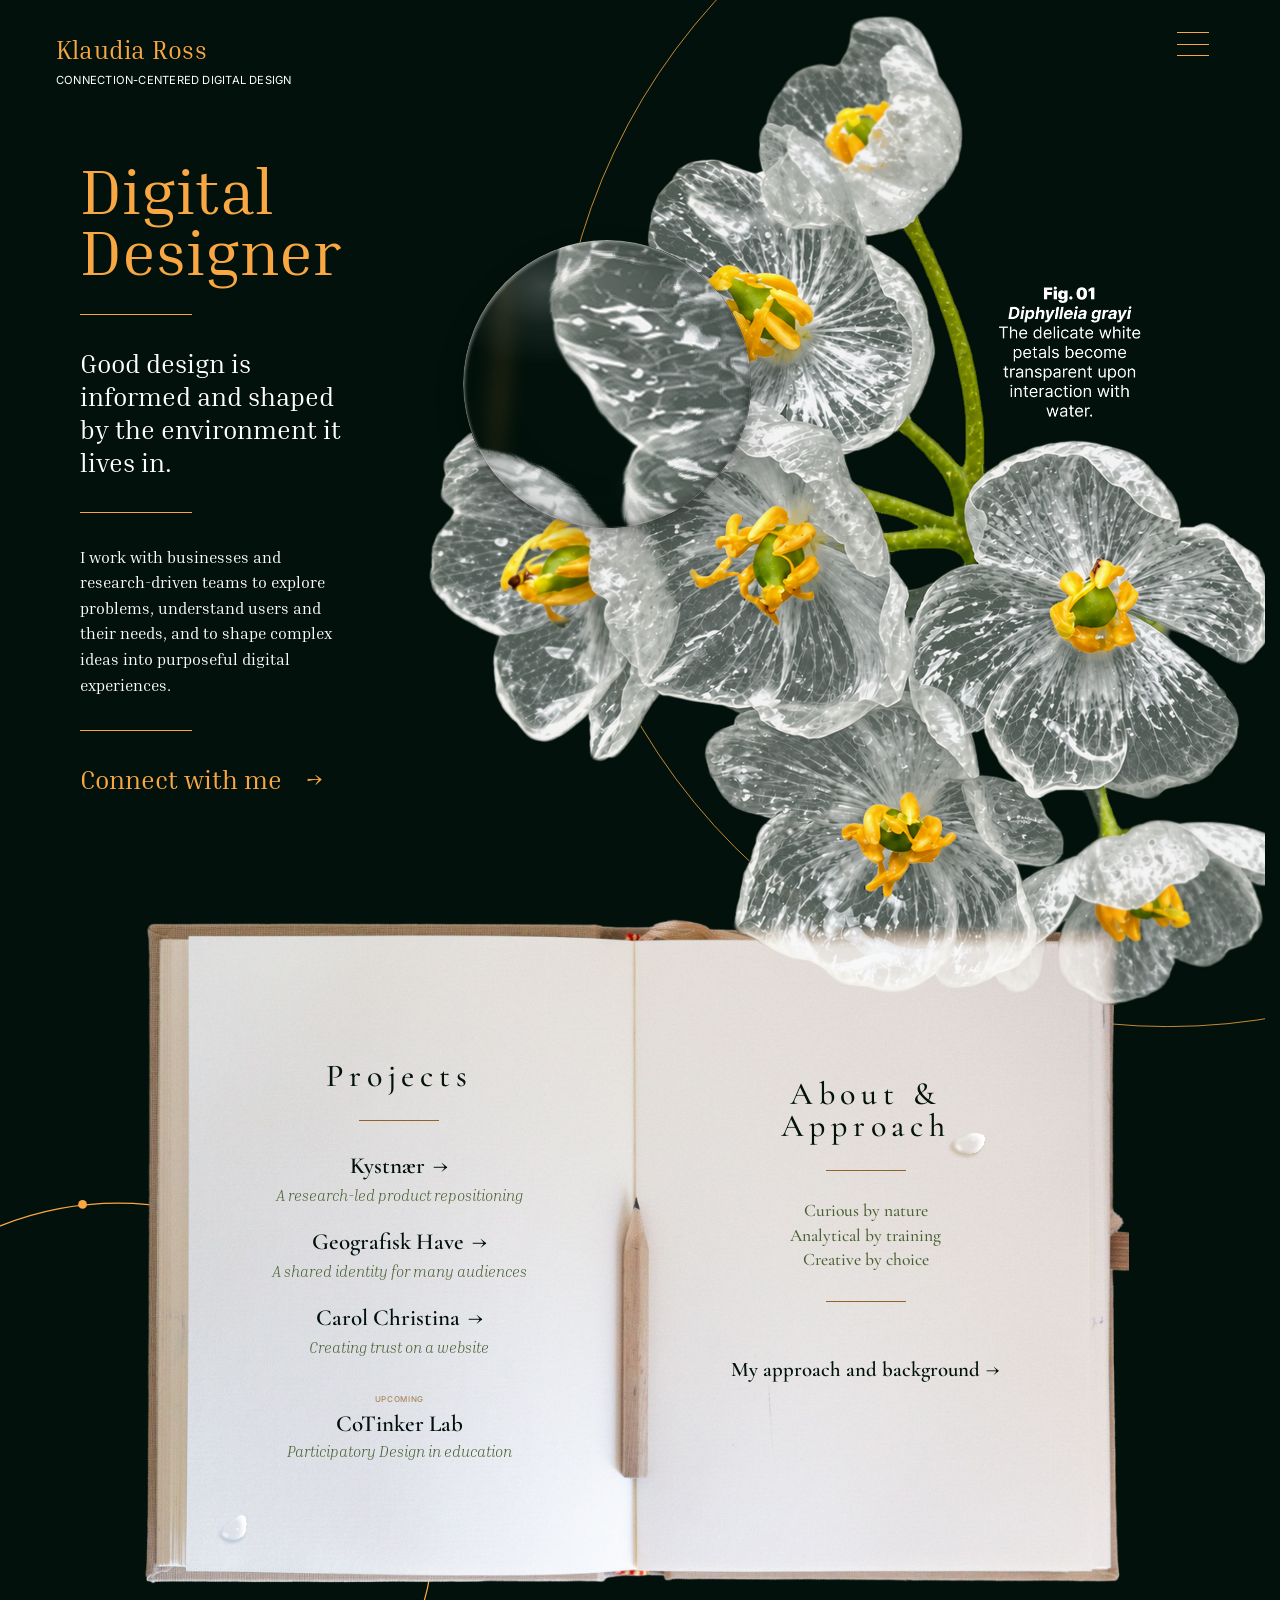
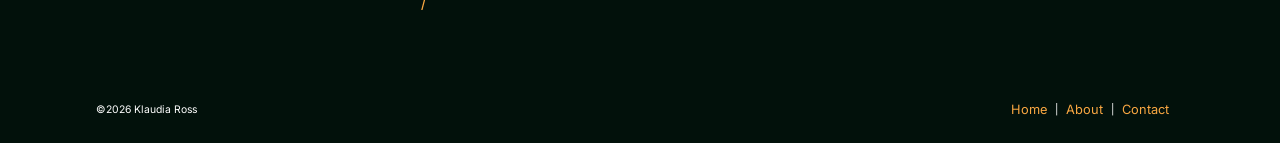
==== commit 42b1ae53: "All images optimized for web" ====
--- a/index.html
+++ b/index.html
@@ -188,7 +188,7 @@
                 <figure class="flower">
 
                     <img
-                        src="img/Main/Flower.png"
+                        src="img/Main/Flower.webp"
                         alt="Diphylleia grayi skeleton flowers"
                     >
 
@@ -212,7 +212,7 @@
 
                 <img
                     class="book_image"
-                    src="img/Main/Notebook.png"
+                    src="img/Main/Notebook.webp"
                     alt=""
                     aria-hidden="true"
                 >
--- a/src/SCSS/style.css
+++ b/src/SCSS/style.css
@@ -121,6 +121,16 @@
   transform: rotate(-45deg);
 }
 
+@media (max-width: 750px) {
+  .menu_toggle {
+    width: 1.75rem;
+    height: 1.3125rem;
+  }
+  .menu_toggle[aria-expanded=true] {
+    width: 2.1875rem;
+    height: 2.1875rem;
+  }
+}
 .menu[hidden],
 .project_links[hidden] {
   display: none;
@@ -141,25 +151,8 @@
   overflow-y: auto;
   border-radius: 1.5rem;
   background-color: rgba(7, 23, 17, 0.94);
-  animation: menu-slide-in 500ms ease-out both;
-}
-
-@keyframes menu-slide-in {
-  from {
-    opacity: 0;
-    transform: translateY(-0.75rem);
-  }
-  to {
-    opacity: 1;
-    transform: translateY(0);
-  }
-}
-@media (prefers-reduced-motion: reduce) {
-  .menu,
-  .project_links {
-    animation: none;
-  }
-}
+}
+
 .menu > a,
 .projects-toggle {
   color: #F9A742;
@@ -195,12 +188,13 @@
 }
 
 .project_links {
+  overflow: hidden;
+  flex-shrink: 0;
   display: flex;
   flex-direction: column;
   align-items: flex-start;
   gap: clamp(1.25rem, 3vh, 2.5rem);
   padding: 0 0 clamp(1rem, 3vh, 2rem) clamp(1.5rem, 8vw, 5rem);
-  animation: menu-slide-in 500ms ease-out both;
 }
 
 .project_links a,
@@ -616,7 +610,7 @@
     width: min(100% - 2rem, 36rem);
     margin: 3rem auto 4rem;
     padding-block: 5rem;
-    background-image: url("../../img/Projects/paper.jpg");
+    background-image: url("../../img/Projects/paper.webp");
     background-size: cover;
     background-position: center;
     background-repeat: no-repeat;
@@ -913,9 +907,11 @@
   top: calc(100% + 0.75rem);
   left: 50%;
   z-index: 6;
-  width: -moz-max-content;
-  width: max-content;
+  width: 11rem;
   max-width: 80vw;
+  text-align: center;
+  white-space: normal;
+  text-wrap: balance;
   transform: translateX(-50%);
   pointer-events: none;
   opacity: 0;
@@ -930,7 +926,7 @@
 }
 
 .about-page .magnifier::after {
-  content: "Drag to explore and find the video";
+  content: "Drag to explore and find the hidden video";
 }
 
 .magnifier--hint::before {
--- a/src/SCSS/projects.css
+++ b/src/SCSS/projects.css
@@ -25,7 +25,7 @@
     margin: 0 auto;
     padding: clamp(4.5rem, 10vw, 11rem) clamp(1.5rem, 7vw, 7.5rem) clamp(2rem, 5vw, 5rem);
     color: #25271f;
-    background: #f6f3eb url("../../img/Projects/paper.jpg") center top / cover;
+    background: #f6f3eb url("../../img/Projects/paper.webp") center top / cover;
     box-shadow: 0 1.5rem 5rem rgb(0 0 0 / 30%);
     font-family: "Inria Serif", serif;
     font-size: clamp(1rem, 1.6vw, 1.3rem);
@@ -184,7 +184,7 @@
 }
 
 .project-dialog::backdrop { background: rgb(1 10 6 / 72%); backdrop-filter: blur(3px); }
-.project-dialog__paper { position: relative; width: min(100%, 68rem); min-height: 12rem; margin: 0 auto; background: #f6f3eb url("../../img/Projects/paper.jpg") center top / cover; box-shadow: 0 1.5rem 5rem rgb(0 0 0 / 30%); }
+.project-dialog__paper { position: relative; width: min(100%, 68rem); min-height: 12rem; margin: 0 auto; background: #f6f3eb url("../../img/Projects/paper.webp") center top / cover; box-shadow: 0 1.5rem 5rem rgb(0 0 0 / 30%); }
 .project-dialog[open] .project-dialog__paper { animation: project-arrive 240ms ease-out; }
 .project-dialog .showcase { box-shadow: none; }
 .project-dialog .showcase__back { display: none; }
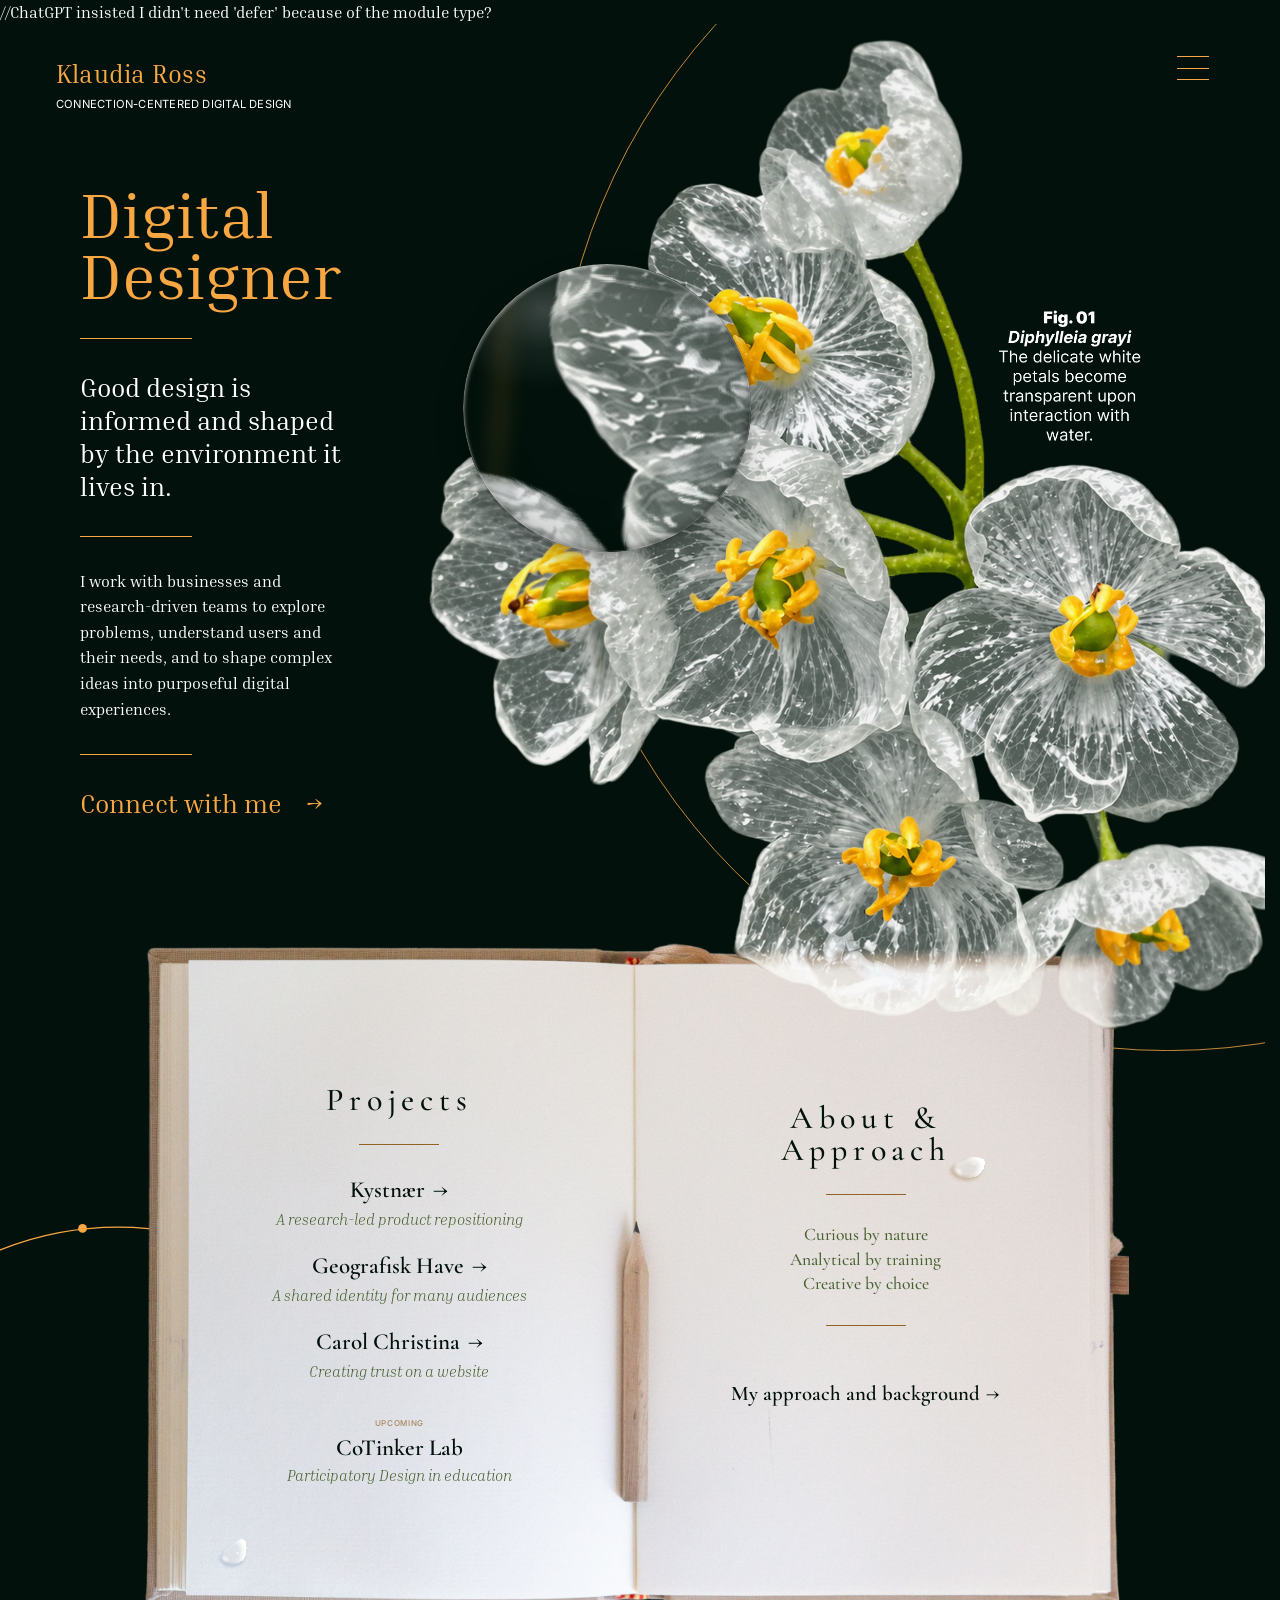
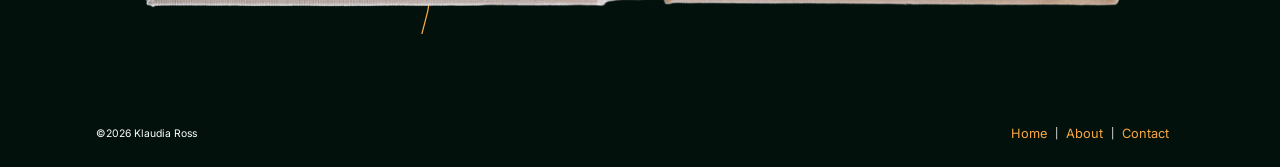
==== commit ff0ba28d: "OOP comments added" ====
--- a/index.html
+++ b/index.html
@@ -12,14 +12,14 @@
         content="Klaudia Ross is a digital designer working with organizations and research-driven teams to understand people, explore problems, and shape complex ideas into purposeful digital experiences."
     >
 
-    <link rel="icon" type="image/png" href="./favicon.png">
+    <link rel="icon" type="image/webp" href="./favicon.webp">
 
     <!-- Styles, 2 separate links to reflect the 2 different designs -->
     <link rel="stylesheet" href="src/SCSS/style.css">
     <link rel="stylesheet" href="src/SCSS/projects.css">
 
     <!-- JavaScript -->
-    <script type="module" src="src/js/main.js"></script>
+    <script type="module" src="src/js/main.js"></script> //ChatGPT insisted I didn't need 'defer' because of the module type?
 
     <!-- Fonts -->
 
@@ -188,7 +188,7 @@
                 <figure class="flower">
 
                     <img
-                        src="img/Main/Flower.webp"
+                        src="img/Main/Flower.avif"
                         alt="Diphylleia grayi skeleton flowers"
                     >
 
